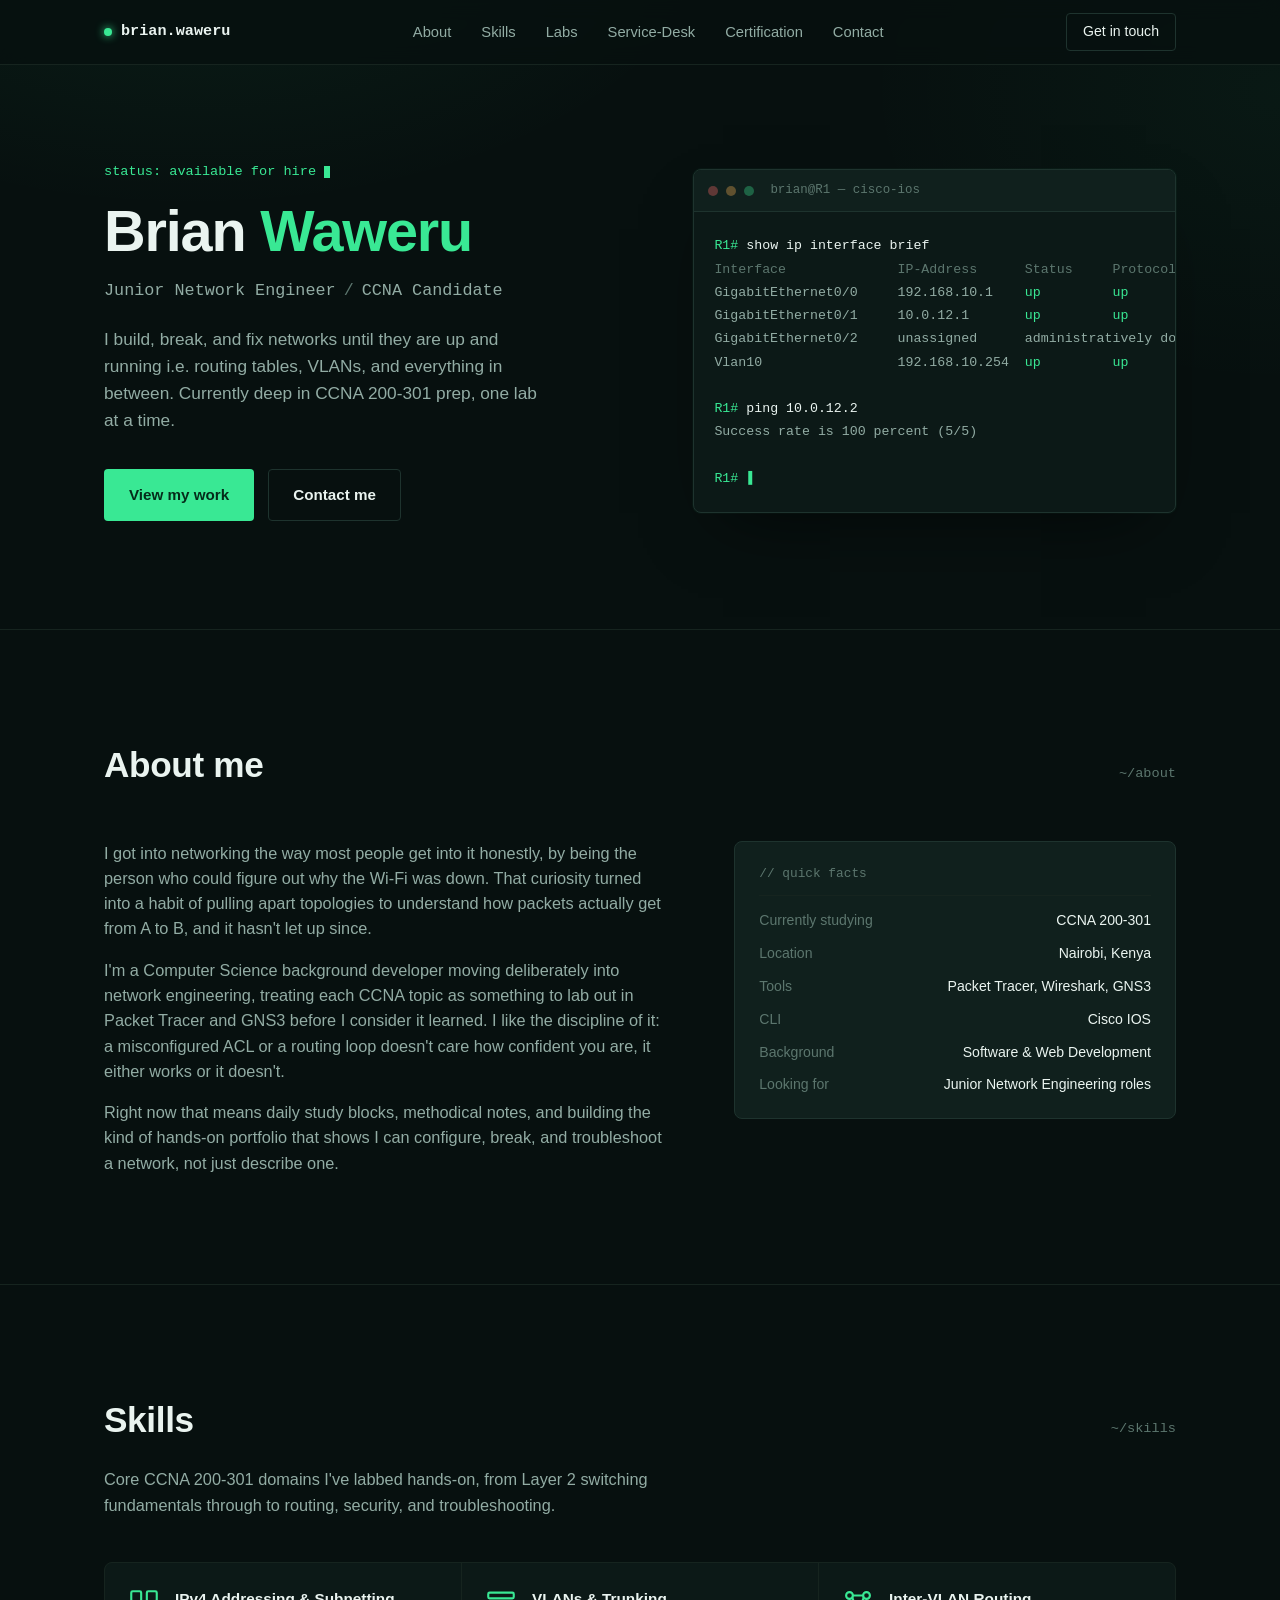
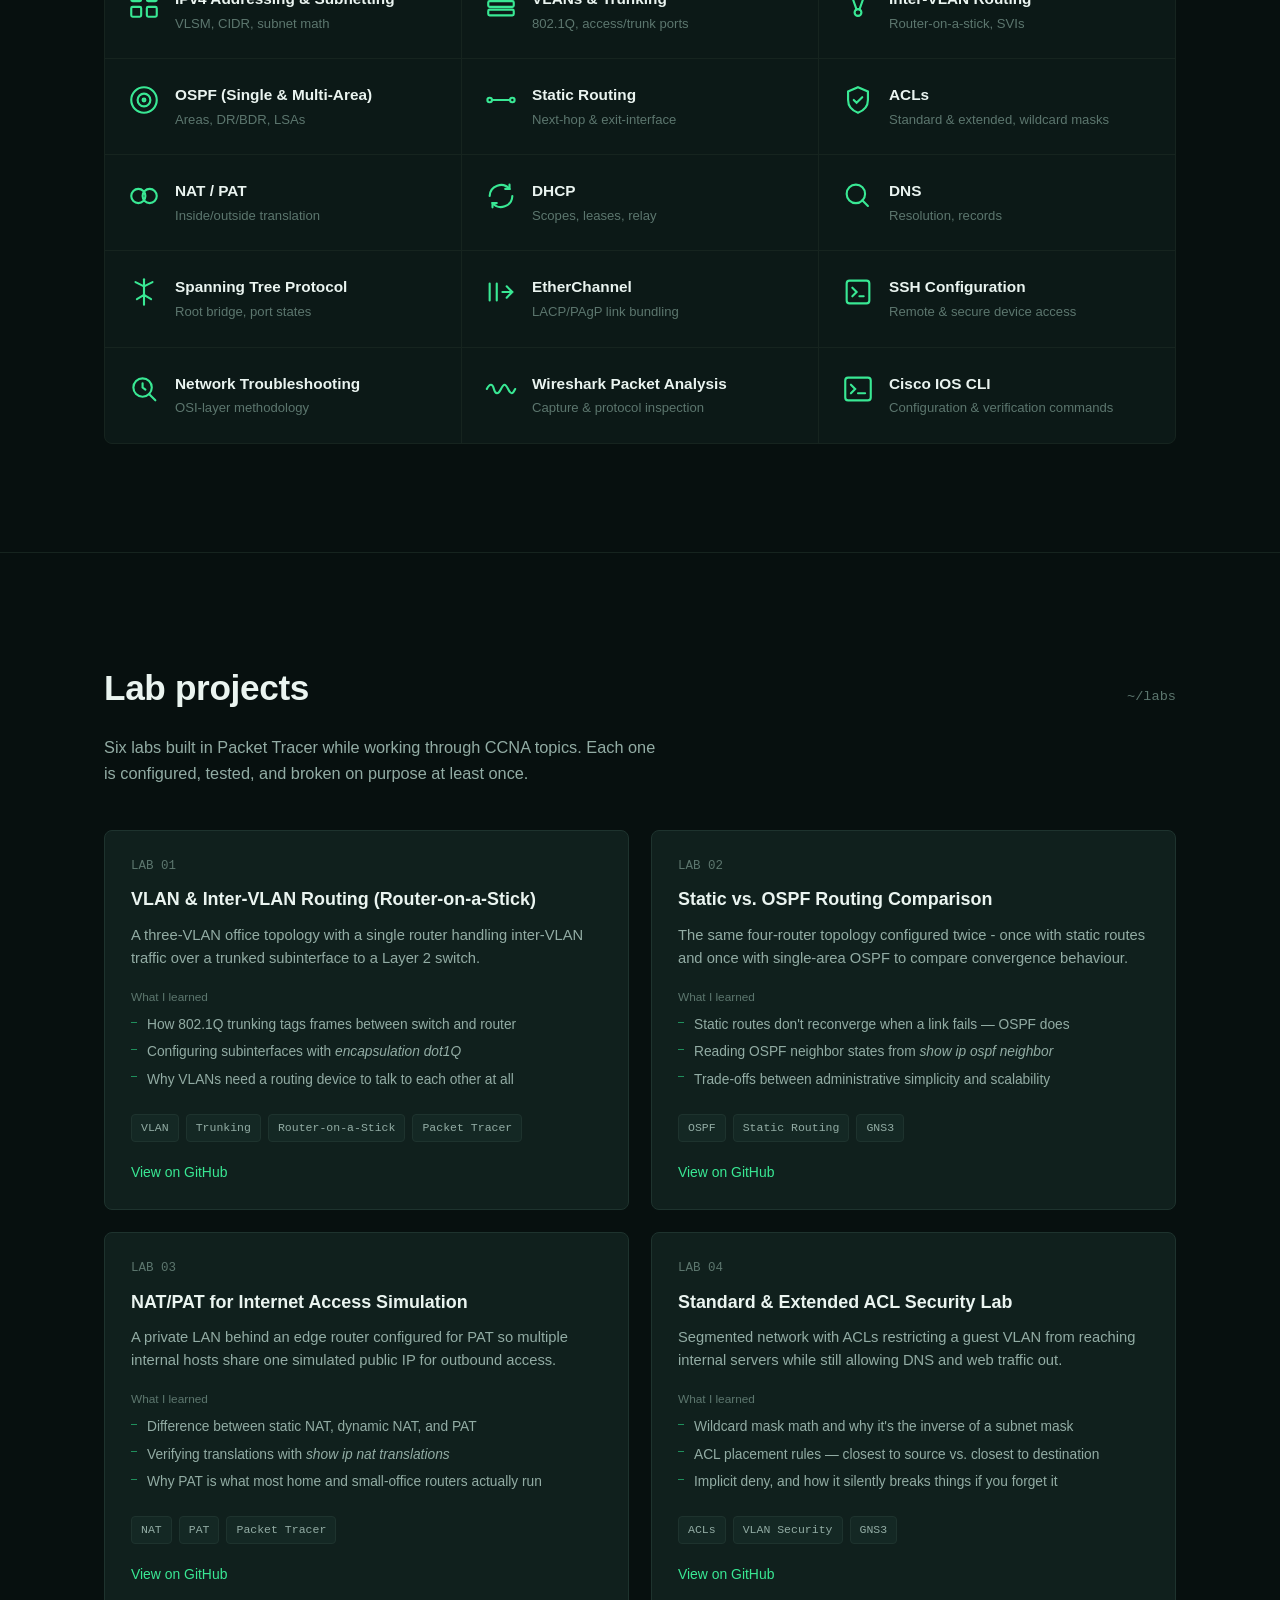
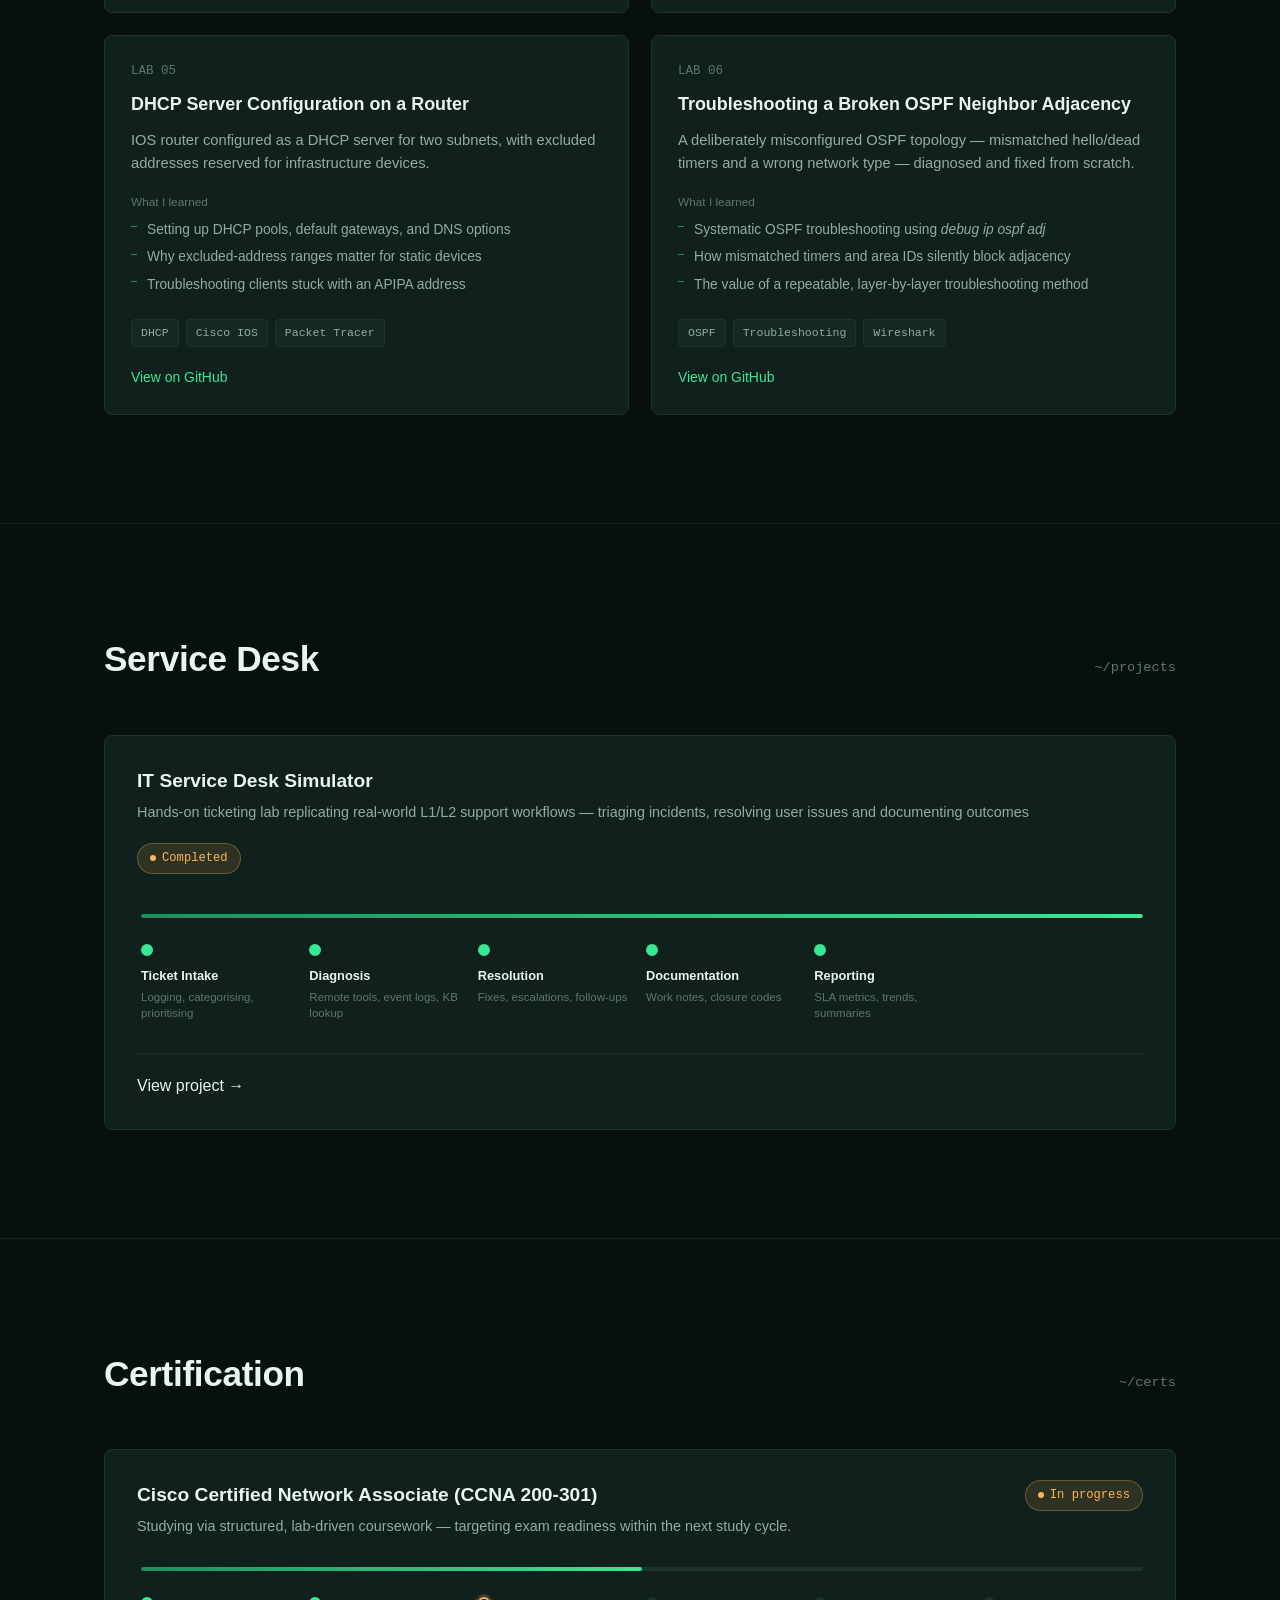
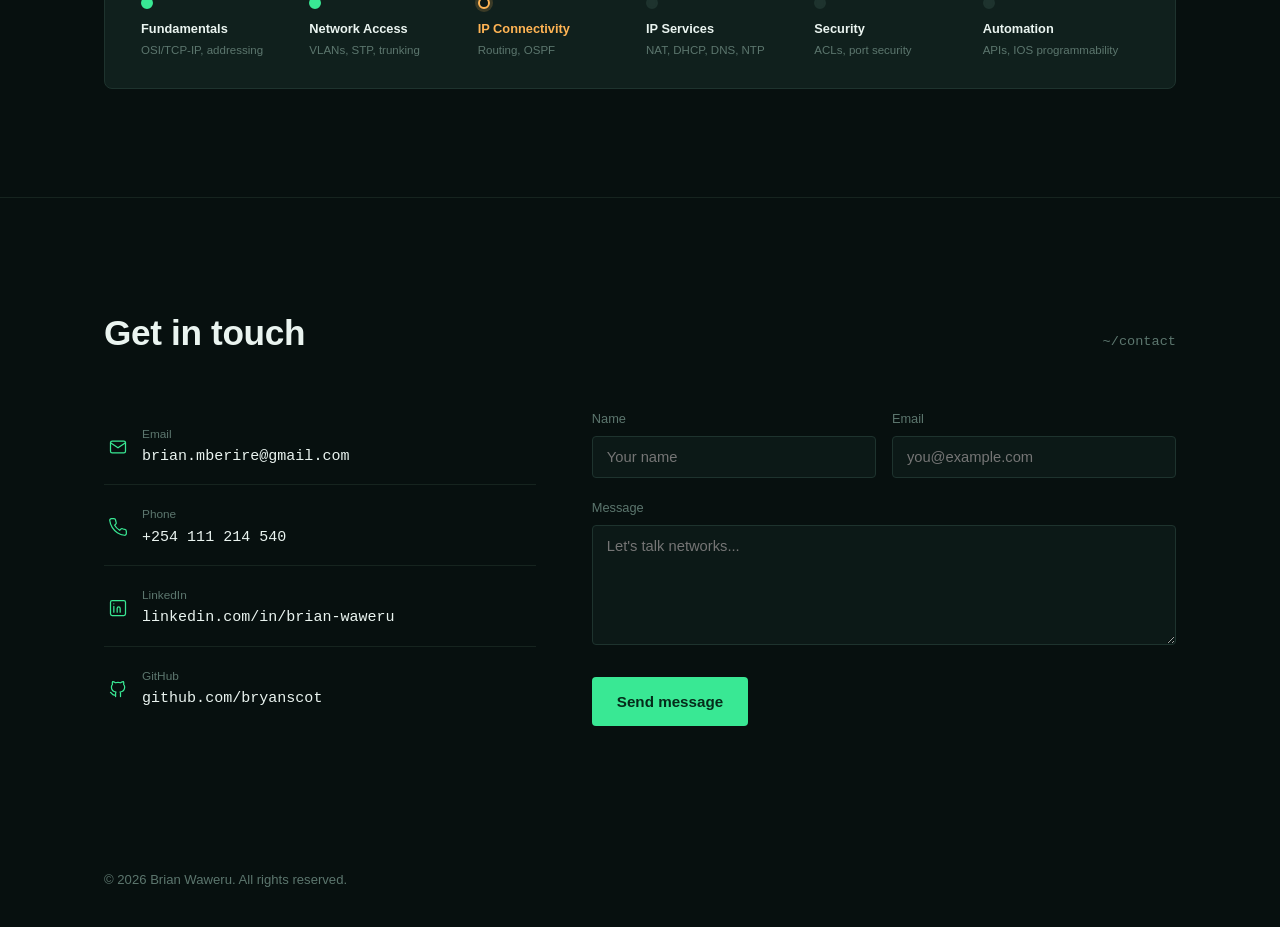
==== index.html @ 9aa28d26 "lab 1 github link added" ====
<!DOCTYPE html>
<html lang="en">
<head>
<meta charset="UTF-8">
<meta name="viewport" content="width=device-width, initial-scale=1.0">
<title>Brian Waweru — Junior Network Engineer</title>
<meta name="description" content="Portfolio of Brian Waweru, a Junior Network Engineer and CCNA candidate based in Nairobi, Kenya.">
<head>
<meta charset="UTF-8">
<meta name="viewport" content="width=device-width, initial-scale=1.0">
<title>Brian Waweru — Junior Network Engineer</title>
<meta name="description" content="Portfolio of Brian Waweru, a Junior Network Engineer and CCNA candidate based in Nairobi, Kenya.">

<!-- ===================== OPEN GRAPH / SOCIAL PREVIEW ===================== -->
<!-- Primary OG tags -->
<meta property="og:type" content="website">
<meta property="og:url" content="https://brian-networking-portfolio.vercel.app/">
<meta property="og:title" content="Brian Waweru — Junior Network Engineer">
<meta property="og:description" content="Portfolio of Brian Waweru, a Junior Network Engineer and CCNA candidate based in Nairobi, Kenya.">
<meta property="og:image" content="https://brian-networking-portfolio.vercel.app/preview.png">
<meta property="og:image:width" content="1200">
<meta property="og:image:height" content="630">
<meta property="og:image:alt" content="Brian Waweru — Junior Network Engineer portfolio">
<meta property="og:site_name" content="Brian Waweru">

<!-- Twitter / X card (also used by some chat apps) -->
<meta name="twitter:card" content="summary_large_image">
<meta name="twitter:title" content="Brian Waweru — Junior Network Engineer">
<meta name="twitter:description" content="Portfolio of Brian Waweru, a Junior Network Engineer and CCNA candidate based in Nairobi, Kenya.">
<meta name="twitter:image" content="https://brian-networking-portfolio.vercel.app/preview.png">

<!-- Theme colour for mobile browsers -->
<meta name="theme-color" content="#07100f">
<!-- ====================================================================== -->
<style>
/* ==========================================================================
   1. DESIGN TOKENS
   Change these values to re-skin the whole site. The palette is built
   around a dark "console" background with a single signal-green accent,
   the colour a terminal prompt or a link-up LED would use, plus a dim
   amber reserved for "in progress" states so the two never compete.
   ========================================================================== */
:root {
  /* Backgrounds, darkest to lightest */
  --bg:          #07100f;
  --bg-alt:      #0c1917;
  --surface:     #10201d;
  --surface-2:   #142824;
  --border:      #1e332e;
  --border-soft: #16241f;

  /* Text */
  --text:        #eaf4f0;
  --text-dim:    #92aca4;
  --text-faint:  #5c766e;

  /* Accents */
  --accent:      #39e894;   /* signal green — links, primary actions, "up" state */
  --accent-dim:  #1f8f5c;
  --amber:       #ffb454;   /* reserved for "in progress" / pending states only */
  --red:         #ff6b6b;   /* reserved for "down" / error states only */

  /* Type */
  --font-body: -apple-system, "Segoe UI", Roboto, Helvetica, Arial, sans-serif;
  --font-mono: ui-monospace, "SFMono-Regular", "Cascadia Mono", "JetBrains Mono", Menlo, Consolas, monospace;

  /* Layout */
  --content-w: 1120px;
  --radius-sm: 4px;
  --radius-md: 8px;
}

/* ==========================================================================
   2. RESET & BASE
   ========================================================================== */
* { box-sizing: border-box; margin: 0; padding: 0; }

html {
  scroll-behavior: smooth;
  scroll-padding-top: 0px; /* keeps anchored sections clear of the sticky nav */
}

body {
  background: var(--bg);
  color: var(--text);
  font-family: var(--font-body);
  line-height: 1.55;
  -webkit-font-smoothing: antialiased;
  background-image:
    radial-gradient(ellipse 900px 500px at 15% -10%, rgba(57,232,148,0.07), transparent 60%),
    radial-gradient(ellipse 700px 500px at 100% 10%, rgba(57,232,148,0.04), transparent 60%);
  background-attachment: fixed;
}

img, svg { display: block; max-width: 100%; }

a { color: inherit; text-decoration: none; }

ul { list-style: none; }

button, input, textarea { font-family: inherit; color: inherit; }

::selection { background: var(--accent); color: #05130f; }

/* Visible keyboard focus everywhere, not just for mouse users */
a:focus-visible, button:focus-visible, input:focus-visible, textarea:focus-visible {
  outline: 2px solid var(--accent);
  outline-offset: 3px;
  border-radius: var(--radius-sm);
}

@media (prefers-reduced-motion: reduce) {
  html { scroll-behavior: auto; }
  *, *::before, *::after { animation-duration: 0.001ms !important; transition-duration: 0.001ms !important; }
}

.wrap {
  max-width: var(--content-w);
  margin: 0 auto;
  padding: 0 24px;
}

section { padding: 108px 0; border-bottom: 1px solid var(--border-soft); }
section:last-of-type { border-bottom: none; }

.section-head {
  display: flex;
  align-items: baseline;
  justify-content: space-between;
  gap: 24px;
  margin-bottom: 48px;
  flex-wrap: wrap;
}

.section-head h2 {
  font-size: clamp(1.7rem, 3vw, 2.2rem);
  font-weight: 650;
  letter-spacing: -0.01em;
}

.section-head .path {
  font-family: var(--font-mono);
  font-size: 0.85rem;
  color: var(--text-faint);
}

.section-lede {
  color: var(--text-dim);
  max-width: 62ch;
  font-size: 1.02rem;
  margin-top: -28px;
  margin-bottom: 44px;
}

/* ==========================================================================
   3. NAVIGATION
   ========================================================================== */
.nav {
  position: sticky;
  top: 0;
  z-index: 100;
  background: rgba(7, 16, 15, 0.82);
  backdrop-filter: blur(10px);
  -webkit-backdrop-filter: blur(10px);
  border-bottom: 1px solid var(--border-soft);
}

.nav .wrap {
  display: flex;
  align-items: center;
  justify-content: space-between;
  height: 64px;
}

.nav-id {
  display: flex;
  align-items: center;
  gap: 9px;
  font-family: var(--font-mono);
  font-weight: 600;
  font-size: 0.95rem;
}

.nav-id .dot {
  width: 8px; height: 8px; border-radius: 50%;
  background: var(--accent);
  box-shadow: 0 0 8px var(--accent);
  flex-shrink: 0;
}

.nav-toggle {
  display: none;
  background: none;
  border: 1px solid var(--border);
  border-radius: var(--radius-sm);
  padding: 8px 10px;
  cursor: pointer;
  flex-direction: column;
  gap: 4px;
}
.nav-toggle span {
  display: block;
  width: 18px; height: 2px;
  background: var(--text);
  transition: transform 0.2s ease, opacity 0.2s ease;
}
.nav-toggle[aria-expanded="true"] span:nth-child(1) { transform: translateY(6px) rotate(45deg); }
.nav-toggle[aria-expanded="true"] span:nth-child(2) { opacity: 0; }
.nav-toggle[aria-expanded="true"] span:nth-child(3) { transform: translateY(-6px) rotate(-45deg); }

@media (max-width: 640px) {
  /* .nav-toggle { display: flex; }
  .nav-links {
    display: none;
    position: absolute;
    top: 64px; left: 0; right: 0;
    flex-direction: column;
    background: var(--bg-alt);
    border-bottom: 1px solid var(--border);
    padding: 16px 24px;
    gap: 16px;
  } */
  .nav-links.open { display: flex; }

  html {
  scroll-behavior: smooth;
  scroll-padding-top: 400px; /* keeps anchored sections clear of the sticky nav */
}
}

.nav-links {
  display: flex;
  gap: 30px;
  font-size: 0.92rem;
  color: var(--text-dim);
}

.nav-links a { position: relative; padding: 4px 0; transition: color 0.15s ease; }
.nav-links a:hover { color: var(--text); }
.nav-links a::after {
  content: "";
  position: absolute; left: 0; bottom: 0;
  width: 0; height: 1px;
  background: var(--accent);
  transition: width 0.2s ease;
}
.nav-links a:hover::after { width: 100%; }

.nav-cta {
  border: 1px solid var(--border);
  padding: 7px 16px;
  border-radius: var(--radius-sm);
  font-size: 0.88rem;
  color: var(--text);
  transition: border-color 0.15s ease, background 0.15s ease;
}
.nav-cta:hover { border-color: var(--accent); background: rgba(57,232,148,0.08); }


/* ==========================================================================
   4. HERO
   ========================================================================== */
.hero {
  padding: 96px 0 108px;
  border-bottom: 1px solid var(--border-soft);
}

.hero .wrap {
  display: grid;
  grid-template-columns: 1.05fr 0.95fr;
  gap: 56px;
  align-items: center;
}

.hero-eyebrow {
  font-family: var(--font-mono);
  font-size: 0.85rem;
  color: var(--accent);
  margin-bottom: 18px;
  display: flex;
  align-items: center;
  gap: 8px;
}

.hero-eyebrow .blink {
  width: 6px; height: 12px;
  background: var(--accent);
  animation: blink 1.1s step-end infinite;
}
@keyframes blink { 50% { opacity: 0; } }

.hero h1 {
  font-size: clamp(2.4rem, 5vw, 3.6rem);
  font-weight: 700;
  letter-spacing: -0.02em;
  line-height: 1.08;
  margin-bottom: 16px;
}

.hero h1 .accent { color: var(--accent); }

.hero .role {
  font-family: var(--font-mono);
  font-size: 1.05rem;
  color: var(--text-dim);
  margin-bottom: 22px;
}

.hero .role .sep { color: var(--text-faint); padding: 0 8px; }

.hero p.tagline {
  color: var(--text-dim);
  font-size: 1.08rem;
  max-width: 46ch;
  margin-bottom: 36px;
}

.hero-actions { display: flex; gap: 14px; flex-wrap: wrap; }

.btn {
  display: inline-flex;
  align-items: center;
  gap: 8px;
  padding: 13px 24px;
  border-radius: var(--radius-sm);
  font-size: 0.95rem;
  font-weight: 550;
  border: 1px solid transparent;
  cursor: pointer;
  transition: transform 0.15s ease, background 0.15s ease, border-color 0.15s ease;
}
.btn:hover { transform: translateY(-1px); }

.btn-primary {
  background: var(--accent);
  color: #052b1a;
}
.btn-primary:hover { background: #4ff3a4; }

.btn-secondary {
  background: transparent;
  border-color: var(--border);
  color: var(--text);
}
.btn-secondary:hover { border-color: var(--accent); background: rgba(57,232,148,0.06); }

/* --- Terminal window, the hero's centrepiece --- */
.terminal {
  background: var(--bg-alt);
  border: 1px solid var(--border);
  border-radius: var(--radius-md);
  overflow: hidden;
  box-shadow: 0 30px 70px -30px rgba(0,0,0,0.65), 0 0 0 1px rgba(57,232,148,0.04);
}

.terminal-bar {
  display: flex;
  align-items: center;
  gap: 8px;
  padding: 11px 14px;
  background: var(--surface);
  border-bottom: 1px solid var(--border);
}

.terminal-bar .tdot { width: 10px; height: 10px; border-radius: 50%; background: var(--border); }
.terminal-bar .tdot:nth-child(1) { background: #ff6b6b55; }
.terminal-bar .tdot:nth-child(2) { background: #ffb45455; }
.terminal-bar .tdot:nth-child(3) { background: #39e89455; }

.terminal-bar .ttitle {
  margin-left: 8px;
  font-family: var(--font-mono);
  font-size: 0.78rem;
  color: var(--text-faint);
}

.terminal pre {
  font-family: var(--font-mono);
  font-size: 0.83rem;
  line-height: 1.75;
  padding: 22px 20px;
  overflow-x: auto;
  color: var(--text-dim);
}

.terminal .prompt { color: var(--accent); }
.terminal .cmd { color: var(--text); }
.terminal .hdr { color: var(--text-faint); }
.terminal .up { color: var(--accent); }
.terminal .cur { color: var(--text); }
.terminal .cur::after {
  content: "▌";
  color: var(--accent);
  animation: blink 1.1s step-end infinite;
  margin-left: 2px;
}

/* ==========================================================================
   5. ABOUT
   ========================================================================== */
.about-grid {
  display: grid;
  grid-template-columns: 1.3fr 1fr;
  gap: 56px;
}

.about-copy p { color: var(--text-dim); font-size: 1.02rem; margin-bottom: 16px; max-width: 62ch; }
.about-copy p:last-child { margin-bottom: 0; }

.facts {
  background: var(--surface);
  border: 1px solid var(--border);
  border-radius: var(--radius-md);
  padding: 22px 24px;
  align-self: start;
}

.facts .facts-title {
  font-family: var(--font-mono);
  font-size: 0.8rem;
  color: var(--text-faint);
  margin-bottom: 14px;
  padding-bottom: 12px;
  border-bottom: 1px solid var(--border-soft);
}

.facts dl { display: grid; grid-template-columns: auto 1fr; gap: 11px 16px; }
.facts dt { color: var(--text-faint); font-size: 0.88rem; white-space: nowrap; }
.facts dd { color: var(--text); font-size: 0.88rem; text-align: right; }

/* ==========================================================================
   6. SKILLS
   ========================================================================== */
.skills-grid {
  display: grid;
  grid-template-columns: repeat(3, 1fr);
  gap: 1px;
  background: var(--border-soft);
  border: 1px solid var(--border-soft);
  border-radius: var(--radius-md);
  overflow: hidden;
}

.skill-card {
  background: var(--bg-alt);
  padding: 24px 22px;
  display: flex;
  gap: 14px;
  align-items: flex-start;
  transition: background 0.18s ease;
}

.skill-card:hover { background: var(--surface); }

.skill-icon {
  width: 34px; height: 34px;
  flex-shrink: 0;
  color: var(--accent);
}
.skill-icon svg { width: 100%; height: 100%; }

.skill-card h3 { font-size: 0.96rem; font-weight: 600; margin-bottom: 3px; }
.skill-card p { font-size: 0.82rem; color: var(--text-faint); }

/* ==========================================================================
   7. PROJECTS
   ========================================================================== */
.projects-grid {
  display: grid;
  grid-template-columns: repeat(2, 1fr);
  gap: 22px;
}

.project-card {
  background: var(--surface);
  border: 1px solid var(--border);
  border-radius: var(--radius-md);
  padding: 26px;
  display: flex;
  flex-direction: column;
  transition: border-color 0.18s ease, transform 0.18s ease;
}

.project-card:hover { border-color: var(--accent-dim); transform: translateY(-2px); }

.project-num {
  font-family: var(--font-mono);
  font-size: 0.78rem;
  color: var(--text-faint);
  margin-bottom: 10px;
}

.project-card h3 { font-size: 1.12rem; font-weight: 620; margin-bottom: 10px; }
.project-card > p.desc { color: var(--text-dim); font-size: 0.92rem; margin-bottom: 18px; }

.project-card .block-label {
  font-size: 0.74rem;
  color: var(--text-faint);
  margin-bottom: 8px;
}

.learned-list { margin-bottom: 18px; }
.learned-list li {
  font-size: 0.86rem;
  color: var(--text-dim);
  padding-left: 16px;
  position: relative;
  margin-bottom: 6px;
}
.learned-list li::before {
  content: "";
  position: absolute; left: 0; top: 0.55em;
  width: 6px; height: 1px;
  background: var(--accent-dim);
}

.tag-list { display: flex; flex-wrap: wrap; gap: 7px; margin-bottom: 20px; }
.tag {
  font-family: var(--font-mono);
  font-size: 0.72rem;
  padding: 4px 9px;
  border-radius: var(--radius-sm);
  background: var(--surface-2);
  color: var(--text-dim);
  border: 1px solid var(--border);
}

.project-card .proj-link {
  margin-top: auto;
  font-size: 0.87rem;
  color: var(--accent);
  display: inline-flex;
  align-items: center;
  gap: 6px;
  width: fit-content;
}
.project-card .proj-link:hover { text-decoration: underline; }

/* ==========================================================================
   8. CERTIFICATIONS / TIMELINE
   ========================================================================== */
.cert-card {
  background: var(--surface);
  border: 1px solid var(--border);
  border-radius: var(--radius-md);
  padding: 30px 32px;
}

.cert-top {
  display: flex;
  justify-content: space-between;
  align-items: flex-start;
  gap: 20px;
  margin-bottom: 30px;
  flex-wrap: wrap;
}

.cert-top h3 { font-size: 1.2rem; font-weight: 650; margin-bottom: 5px; }
.cert-top p { color: var(--text-dim); font-size: 0.9rem; }

.status-pill {
  font-family: var(--font-mono);
  font-size: 0.76rem;
  padding: 5px 12px;
  border-radius: 20px;
  background: rgba(255,180,84,0.12);
  color: var(--amber);
  border: 1px solid rgba(255,180,84,0.3);
  white-space: nowrap;
}
.status-pill .pdot {
  display: inline-block; width: 6px; height: 6px; border-radius: 50%;
  background: var(--amber); margin-right: 6px;
}

.timeline { position: relative; padding-left: 4px; }

.timeline-track {
  position: relative;
  height: 4px;
  background: var(--border);
  border-radius: 4px;
  margin: 10px 0 26px;
  overflow: hidden;
}
.timeline-fill {
  position: absolute; left: 0; top: 0; bottom: 0;
  background: linear-gradient(90deg, var(--accent-dim), var(--accent));
  border-radius: 4px;
}

.ccna-fill    { width: 50%; }   /* CCNA stays where you had it */
.project-fill { width: 100%; }  /* Service Desk = full */

.timeline-stages {
  display: grid;
  grid-template-columns: repeat(6, 1fr);
  gap: 8px;
}

.stage { text-align: left; }
.stage .stage-dot {
  width: 12px; height: 12px; border-radius: 50%;
  background: var(--border);
  border: 2px solid var(--border);
  margin-bottom: 10px;
}
.stage.done .stage-dot { background: var(--accent); border-color: var(--accent); }
.stage.current .stage-dot {
  background: var(--bg-alt);
  border-color: var(--amber);
  box-shadow: 0 0 0 3px rgba(255,180,84,0.18);
}

.stage h4 { font-size: 0.8rem; font-weight: 600; margin-bottom: 3px; }
.stage p { font-size: 0.72rem; color: var(--text-faint); line-height: 1.4; }
.stage.done h4 { color: var(--text); }
.stage.current h4 { color: var(--amber); }



/* ==========================================================================
   Hands-On Projects
   ========================================================================== */

.cert-actions {
  margin-top: 2rem;          /* was 1rem — doubles the space above */
  padding-top: 1.25rem;      /* was 1rem — slightly more room inside */
  border-top: 1px solid rgba(255,255,255,0.06);
}





/* ==========================================================================
   9. CONTACT
   ========================================================================== */
.contact-grid {
  display: grid;
  grid-template-columns: 0.85fr 1.15fr;
  gap: 56px;
}

.contact-list { display: flex; flex-direction: column; gap: 4px; }

.contact-item {
  display: flex;
  align-items: center;
  gap: 14px;
  padding: 16px 4px;
  border-bottom: 1px solid var(--border-soft);
  transition: padding-left 0.15s ease;
}
.contact-item:hover { padding-left: 8px; }
.contact-item:last-child { border-bottom: none; }

.contact-item .c-icon {
  width: 20px; height: 20px;
  color: var(--accent);
  flex-shrink: 0;
}
.contact-item .c-icon svg { width: 100%; height: 100%; }

.contact-item .c-label { font-size: 0.74rem; color: var(--text-faint); margin-bottom: 2px; }
.contact-item .c-value { font-size: 0.94rem; font-family: var(--font-mono); }

.form-grid { display: grid; gap: 16px; }
.form-row { display: grid; grid-template-columns: 1fr 1fr; gap: 16px; }

.field label {
  display: block;
  font-size: 0.8rem;
  color: var(--text-faint);
  margin-bottom: 7px;
}

.field input, .field textarea {
  width: 100%;
  background: var(--bg-alt);
  border: 1px solid var(--border);
  border-radius: var(--radius-sm);
  padding: 12px 14px;
  font-size: 0.92rem;
  color: var(--text);
  transition: border-color 0.15s ease, background 0.15s ease;
}

.field input:focus, .field textarea:focus {
  border-color: var(--accent);
  background: var(--surface);
  outline: none;
}

.field textarea { resize: vertical; min-height: 120px; }

.form-grid .btn-primary { justify-self: start; margin-top: 4px; }

/* ==========================================================================
   10. FOOTER
   ========================================================================== */
footer { padding: 36px 0; }
footer .wrap {
  display: flex;
  justify-content: space-between;
  align-items: center;
  flex-wrap: wrap;
  gap: 12px;
}
footer p { font-size: 0.82rem; color: var(--text-faint); }
footer .built-with { font-family: var(--font-mono); }

/* ==========================================================================
   11. RESPONSIVE
   ========================================================================== */
@media (max-width: 900px) {
  .hero .wrap { grid-template-columns: 1fr; gap: 40px; }
  .about-grid, .contact-grid { grid-template-columns: 1fr; }
  .skills-grid { grid-template-columns: repeat(2, 1fr); }
  .projects-grid { grid-template-columns: 1fr; }
  .timeline-stages { grid-template-columns: repeat(3, 1fr); row-gap: 20px; }
}

@media (max-width: 640px) {
  section { padding: 72px 0; }
  .nav-links { display: none; }
  .skills-grid { grid-template-columns: 1fr; }
  .form-row { grid-template-columns: 1fr; }
  .timeline-stages { grid-template-columns: repeat(2, 1fr); }
  .hero { padding: 64px 0 72px; }
  .cert-card { padding: 24px 20px; }



  /* --- Section padding / layout (your existing rules) --- */
  section { padding: 72px 0; }
  .skills-grid { grid-template-columns: 1fr; }
  .form-row { grid-template-columns: 1fr; }
  .timeline-stages { grid-template-columns: repeat(2, 1fr); }
  .hero { padding: 64px 0 72px; }
  .cert-card { padding: 24px 20px; }

  /* ============================================================
     MOBILE NAVIGATION
     ============================================================ */

  /* Two-row bar: brand + CTA + hamburger on top, links below */
  .nav .wrap {
    height: auto;
    flex-wrap: wrap;
    padding: 12px 20px;
    row-gap: 0;
  }

  /* Show hamburger */
  .nav-toggle {
    display: flex;
    margin-left: auto;      /* push to far right */
    align-self: center;
  }

  /* Compact CTA so it doesn't crowd the bar */
  .nav-cta {
    padding: 6px 14px;
    font-size: 0.82rem;
    margin-right: 10px;
  }

  /* Links become a full-width animated panel */
  .nav-links {
    display: flex;
    flex-direction: column;
    flex-basis: 100%;       /* force onto its own row */
    gap: 0;

    /* Collapsed state */
    max-height: 0;
    opacity: 0;
    overflow: hidden;
    padding: 0 4px;

    /* Animation */
    transition: max-height 0.28s ease, opacity 0.22s ease, padding 0.28s ease;
  }

  /* Open state */
  .nav-links.open {
    max-height: 400px;      /* tall enough for all 5 links */
    opacity: 1;
    padding: 10px 4px 16px;
    margin-top: 8px;
    border-top: 1px solid var(--border-soft);
  }

  /* Each link: bigger tap target + divider between items */
  .nav-links li {
    border-bottom: 1px solid var(--border-soft);
  }
  .nav-links li:last-child {
    border-bottom: none;
  }

  .nav-links a {
    display: flex;
    align-items: center;
    justify-content: space-between;
    padding: 14px 6px;
    font-size: 0.95rem;
    color: var(--text-dim);
    transition: color 0.15s ease, padding-left 0.15s ease;
  }

  /* Chevron arrow appended to each link */
  .nav-links a::before {
    content: "›";
    order: 2;
    font-family: var(--font-mono);
    font-size: 1.1rem;
    color: var(--text-faint);
    transition: color 0.15s ease, transform 0.15s ease;
  }

  /* Kill the desktop underline animation inside the mobile menu */
  .nav-links a::after { display: none; }

  /* Hover / focus state */
  .nav-links a:hover,
  .nav-links a:focus-visible {
    color: var(--text);
    padding-left: 12px;
  }
  .nav-links a:hover::before,
  .nav-links a:focus-visible::before {
    color: var(--accent);
    transform: translateX(3px);
  }
}

</style>
</head>
<body>

<!-- =========================================================
     NAVIGATION
     ========================================================= -->
<nav class="nav">
  <div class="wrap">
    <a href="#top" class="nav-id"><span class="dot"></span>brian.waweru</a>
    <ul class="nav-links">
      <li><a href="#about">About</a></li>
      <li><a href="#skills">Skills</a></li>
      <li><a href="#projects">Labs</a></li>
      <li><a href="#hands-on">Service-Desk</a></li>
      <li><a href="#certs">Certification</a></li>
      <li><a href="#contact">Contact</a></li>
    </ul>
    <a href="#contact" class="nav-cta">Get in touch</a>
    <button class="nav-toggle" aria-label="Toggle menu" aria-expanded="false">
      <span></span><span></span><span></span>
    </button>
  </div>
</nav>

<!-- =========================================================
     HERO
     ========================================================= -->
<header class="hero" id="top">
  <div class="wrap">
    <div class="hero-copy">
      <p class="hero-eyebrow">status: available for hire<span class="blink"></span></p>
      <h1>Brian <span class="accent">Waweru</span></h1>
      <p class="role">Junior Network Engineer<span class="sep">/</span>CCNA Candidate</p>
      <p class="tagline">I build, break, and fix networks until they are up and running i.e. routing tables, VLANs, and everything in between. Currently deep in CCNA 200-301 prep, one lab at a time.</p>
      <div class="hero-actions">
        <a href="#projects" class="btn btn-primary">View my work</a>
        <a href="#contact" class="btn btn-secondary">Contact me</a>
      </div>
    </div>

    <!-- Decorative CLI window — purely CSS/HTML, no screenshots -->
    <div class="terminal" role="img" aria-label="Terminal window showing a simulated Cisco IOS 'show ip interface brief' command output">
      <div class="terminal-bar">
        <span class="tdot"></span><span class="tdot"></span><span class="tdot"></span>
        <span class="ttitle">brian@R1 — cisco-ios</span>
      </div>
      <pre><span class="prompt">R1#</span> <span class="cmd">show ip interface brief</span>
<span class="hdr">Interface              IP-Address      Status     Protocol</span>
GigabitEthernet0/0     192.168.10.1    <span class="up">up</span>         <span class="up">up</span>
GigabitEthernet0/1     10.0.12.1       <span class="up">up</span>         <span class="up">up</span>
GigabitEthernet0/2     unassigned      administratively down   down
Vlan10                 192.168.10.254  <span class="up">up</span>         <span class="up">up</span>

<span class="prompt">R1#</span> <span class="cmd">ping 10.0.12.2</span>
Success rate is 100 percent (5/5)

<span class="prompt">R1#</span> <span class="cur"></span></pre>
    </div>
  </div>
</header>

<!-- =========================================================
     ABOUT
     ========================================================= -->
<section id="about">
  <div class="wrap">
    <div class="section-head">
      <h2>About me</h2>
      <span class="path">~/about</span>
    </div>

    <div class="about-grid">
      <div class="about-copy">
        <p>I got into networking the way most people get into it honestly, by being the person who could figure out why the Wi-Fi was down. That curiosity turned into a habit of pulling apart topologies to understand how packets actually get from A to B, and it hasn't let up since.</p>
        <p>I'm a Computer Science background developer moving deliberately into network engineering, treating each CCNA topic as something to lab out in Packet Tracer and GNS3 before I consider it learned. I like the discipline of it: a misconfigured ACL or a routing loop doesn't care how confident you are, it either works or it doesn't.</p>
        <p>Right now that means daily study blocks, methodical notes, and building the kind of hands-on portfolio that shows I can configure, break, and troubleshoot a network, not just describe one.</p>
      </div>

      <aside class="facts">
        <p class="facts-title">// quick facts</p>
        <dl>
          <dt>Currently studying</dt><dd>CCNA 200-301</dd>
          <dt>Location</dt><dd>Nairobi, Kenya</dd>
          <dt>Tools</dt><dd>Packet Tracer, Wireshark, GNS3</dd>
          <dt>CLI</dt><dd>Cisco IOS</dd>
          <dt>Background</dt><dd>Software &amp; Web Development</dd>
          <dt>Looking for</dt><dd>Junior Network Engineering roles</dd>
        </dl>
      </aside>
    </div>
  </div>
</section>

<!-- =========================================================
     SKILLS
     ========================================================= -->
<section id="skills">
  <div class="wrap">
    <div class="section-head">
      <h2>Skills</h2>
      <span class="path">~/skills</span>
    </div>
    <p class="section-lede">Core CCNA 200-301 domains I've labbed hands-on, from Layer 2 switching fundamentals through to routing, security, and troubleshooting.</p>

    <div class="skills-grid">

      <div class="skill-card">
        <span class="skill-icon"><svg viewBox="0 0 24 24" fill="none" stroke="currentColor" stroke-width="1.5" stroke-linecap="round"><rect x="3" y="3" width="7" height="7" rx="1"/><rect x="14" y="3" width="7" height="7" rx="1"/><rect x="3" y="14" width="7" height="7" rx="1"/><rect x="14" y="14" width="7" height="7" rx="1"/></svg></span>
        <div><h3>IPv4 Addressing &amp; Subnetting</h3><p>VLSM, CIDR, subnet math</p></div>
      </div>

      <div class="skill-card">
        <span class="skill-icon"><svg viewBox="0 0 24 24" fill="none" stroke="currentColor" stroke-width="1.5" stroke-linecap="round"><rect x="3" y="4" width="18" height="4" rx="1"/><rect x="3" y="10" width="18" height="4" rx="1"/><rect x="3" y="16" width="18" height="4" rx="1"/></svg></span>
        <div><h3>VLANs &amp; Trunking</h3><p>802.1Q, access/trunk ports</p></div>
      </div>

      <div class="skill-card">
        <span class="skill-icon"><svg viewBox="0 0 24 24" fill="none" stroke="currentColor" stroke-width="1.5" stroke-linecap="round"><circle cx="6" cy="6" r="2.4"/><circle cx="18" cy="6" r="2.4"/><circle cx="12" cy="18" r="2.4"/><path d="M8 7.4L11 16M16 7.4L13 16M8.4 6H15.6"/></svg></span>
        <div><h3>Inter-VLAN Routing</h3><p>Router-on-a-stick, SVIs</p></div>
      </div>

      <div class="skill-card">
        <span class="skill-icon"><svg viewBox="0 0 24 24" fill="none" stroke="currentColor" stroke-width="1.5" stroke-linecap="round"><circle cx="12" cy="12" r="9"/><circle cx="12" cy="12" r="4.5"/><circle cx="12" cy="12" r="1"/></svg></span>
        <div><h3>OSPF (Single &amp; Multi-Area)</h3><p>Areas, DR/BDR, LSAs</p></div>
      </div>

      <div class="skill-card">
        <span class="skill-icon"><svg viewBox="0 0 24 24" fill="none" stroke="currentColor" stroke-width="1.5" stroke-linecap="round"><circle cx="4" cy="12" r="1.6"/><circle cx="20" cy="12" r="1.6"/><path d="M5.6 12H18.4"/></svg></span>
        <div><h3>Static Routing</h3><p>Next-hop &amp; exit-interface</p></div>
      </div>

      <div class="skill-card">
        <span class="skill-icon"><svg viewBox="0 0 24 24" fill="none" stroke="currentColor" stroke-width="1.5" stroke-linecap="round"><path d="M12 3l7 3v6c0 4.5-3 7.5-7 9-4-1.5-7-4.5-7-9V6l7-3z"/><path d="M9 12l2 2 4-4"/></svg></span>
        <div><h3>ACLs</h3><p>Standard &amp; extended, wildcard masks</p></div>
      </div>

      <div class="skill-card">
        <span class="skill-icon"><svg viewBox="0 0 24 24" fill="none" stroke="currentColor" stroke-width="1.5" stroke-linecap="round"><circle cx="8" cy="12" r="5"/><circle cx="16" cy="12" r="5"/></svg></span>
        <div><h3>NAT / PAT</h3><p>Inside/outside translation</p></div>
      </div>

      <div class="skill-card">
        <span class="skill-icon"><svg viewBox="0 0 24 24" fill="none" stroke="currentColor" stroke-width="1.5" stroke-linecap="round"><path d="M4 12a8 8 0 0 1 14-5"/><path d="M18 4v3h-3"/><path d="M20 12a8 8 0 0 1-14 5"/><path d="M6 20v-3h3"/></svg></span>
        <div><h3>DHCP</h3><p>Scopes, leases, relay</p></div>
      </div>

      <div class="skill-card">
        <span class="skill-icon"><svg viewBox="0 0 24 24" fill="none" stroke="currentColor" stroke-width="1.5" stroke-linecap="round"><circle cx="10.5" cy="10.5" r="6.5"/><path d="M19 19l-4-4"/></svg></span>
        <div><h3>DNS</h3><p>Resolution, records</p></div>
      </div>

      <div class="skill-card">
        <span class="skill-icon"><svg viewBox="0 0 24 24" fill="none" stroke="currentColor" stroke-width="1.5" stroke-linecap="round"><path d="M12 3v18"/><path d="M12 8L6 5M12 8l6-3M12 14l-5 3M12 14l5 3"/></svg></span>
        <div><h3>Spanning Tree Protocol</h3><p>Root bridge, port states</p></div>
      </div>

      <div class="skill-card">
        <span class="skill-icon"><svg viewBox="0 0 24 24" fill="none" stroke="currentColor" stroke-width="1.5" stroke-linecap="round"><path d="M4 6v12M9 6v12M20 12H13M16 8l4 4-4 4"/></svg></span>
        <div><h3>EtherChannel</h3><p>LACP/PAgP link bundling</p></div>
      </div>

      <div class="skill-card">
        <span class="skill-icon"><svg viewBox="0 0 24 24" fill="none" stroke="currentColor" stroke-width="1.5" stroke-linecap="round"><rect x="4" y="4" width="16" height="16" rx="2"/><path d="M8 9l3 3-3 3M13 15h3"/></svg></span>
        <div><h3>SSH Configuration</h3><p>Remote &amp; secure device access</p></div>
      </div>

      <div class="skill-card">
        <span class="skill-icon"><svg viewBox="0 0 24 24" fill="none" stroke="currentColor" stroke-width="1.5" stroke-linecap="round"><circle cx="11" cy="11" r="6.5"/><path d="M20 20l-4.3-4.3"/><path d="M11 8v3l2 1.5"/></svg></span>
        <div><h3>Network Troubleshooting</h3><p>OSI-layer methodology</p></div>
      </div>

      <div class="skill-card">
        <span class="skill-icon"><svg viewBox="0 0 24 24" fill="none" stroke="currentColor" stroke-width="1.5" stroke-linecap="round"><path d="M2 12c2-4 4-4 5 0s3 4 5 0 3-4 5 0 3 4 5 0"/></svg></span>
        <div><h3>Wireshark Packet Analysis</h3><p>Capture &amp; protocol inspection</p></div>
      </div>

      <div class="skill-card">
        <span class="skill-icon"><svg viewBox="0 0 24 24" fill="none" stroke="currentColor" stroke-width="1.5" stroke-linecap="round"><rect x="3" y="4" width="18" height="16" rx="2"/><path d="M7 9l3 3-3 3M12 15h5"/></svg></span>
        <div><h3>Cisco IOS CLI</h3><p>Configuration &amp; verification commands</p></div>
      </div>

    </div>
  </div>
</section>

<!-- =========================================================
     PROJECTS / LAB WORK
     ========================================================= -->
<section id="projects">
  <div class="wrap">
    <div class="section-head">
      <h2>Lab projects</h2>
      <span class="path">~/labs</span>
    </div>
    <p class="section-lede">Six labs built in Packet Tracer while working through CCNA topics. Each one is configured, tested, and broken on purpose at least once.</p>

    <div class="projects-grid">

      <article class="project-card">
        <p class="project-num">LAB 01</p>
        <h3>VLAN &amp; Inter-VLAN Routing (Router-on-a-Stick)</h3>
        <p class="desc">A three-VLAN office topology with a single router handling inter-VLAN traffic over a trunked subinterface to a Layer 2 switch.</p>
        <p class="block-label">What I learned</p>
        <ul class="learned-list">
          <li>How 802.1Q trunking tags frames between switch and router</li>
          <li>Configuring subinterfaces with <em>encapsulation dot1Q</em></li>
          <li>Why VLANs need a routing device to talk to each other at all</li>
        </ul>
        <div class="tag-list"><span class="tag">VLAN</span><span class="tag">Trunking</span><span class="tag">Router-on-a-Stick</span><span class="tag">Packet Tracer</span></div>
        <a href="https://github.com/bryanscot/ccna-labs/tree/main/01-vlan-intervlan-router-on-a-stick" class="proj-link">View on GitHub</a>
      </article>

      <article class="project-card">
        <p class="project-num">LAB 02</p>
        <h3>Static vs. OSPF Routing Comparison</h3>
        <p class="desc">The same four-router topology configured twice - once with static routes and once with single-area OSPF to compare convergence behaviour.</p>
        <p class="block-label">What I learned</p>
        <ul class="learned-list">
          <li>Static routes don't reconverge when a link fails — OSPF does</li>
          <li>Reading OSPF neighbor states from <em>show ip ospf neighbor</em></li>
          <li>Trade-offs between administrative simplicity and scalability</li>
        </ul>
        <div class="tag-list"><span class="tag">OSPF</span><span class="tag">Static Routing</span><span class="tag">GNS3</span></div>
        <a href="#" class="proj-link">View on GitHub</a>
      </article>

      <article class="project-card">
        <p class="project-num">LAB 03</p>
        <h3>NAT/PAT for Internet Access Simulation</h3>
        <p class="desc">A private LAN behind an edge router configured for PAT so multiple internal hosts share one simulated public IP for outbound access.</p>
        <p class="block-label">What I learned</p>
        <ul class="learned-list">
          <li>Difference between static NAT, dynamic NAT, and PAT</li>
          <li>Verifying translations with <em>show ip nat translations</em></li>
          <li>Why PAT is what most home and small-office routers actually run</li>
        </ul>
        <div class="tag-list"><span class="tag">NAT</span><span class="tag">PAT</span><span class="tag">Packet Tracer</span></div>
        <a href="#" class="proj-link">View on GitHub</a>
      </article>

      <article class="project-card">
        <p class="project-num">LAB 04</p>
        <h3>Standard &amp; Extended ACL Security Lab</h3>
        <p class="desc">Segmented network with ACLs restricting a guest VLAN from reaching internal servers while still allowing DNS and web traffic out.</p>
        <p class="block-label">What I learned</p>
        <ul class="learned-list">
          <li>Wildcard mask math and why it's the inverse of a subnet mask</li>
          <li>ACL placement rules — closest to source vs. closest to destination</li>
          <li>Implicit deny, and how it silently breaks things if you forget it</li>
        </ul>
        <div class="tag-list"><span class="tag">ACLs</span><span class="tag">VLAN Security</span><span class="tag">GNS3</span></div>
        <a href="#" class="proj-link">View on GitHub</a>
      </article>

      <article class="project-card">
        <p class="project-num">LAB 05</p>
        <h3>DHCP Server Configuration on a Router</h3>
        <p class="desc">IOS router configured as a DHCP server for two subnets, with excluded addresses reserved for infrastructure devices.</p>
        <p class="block-label">What I learned</p>
        <ul class="learned-list">
          <li>Setting up DHCP pools, default gateways, and DNS options</li>
          <li>Why excluded-address ranges matter for static devices</li>
          <li>Troubleshooting clients stuck with an APIPA address</li>
        </ul>
        <div class="tag-list"><span class="tag">DHCP</span><span class="tag">Cisco IOS</span><span class="tag">Packet Tracer</span></div>
        <a href="#" class="proj-link">View on GitHub</a>
      </article>

      <article class="project-card">
        <p class="project-num">LAB 06</p>
        <h3>Troubleshooting a Broken OSPF Neighbor Adjacency</h3>
        <p class="desc">A deliberately misconfigured OSPF topology — mismatched hello/dead timers and a wrong network type — diagnosed and fixed from scratch.</p>
        <p class="block-label">What I learned</p>
        <ul class="learned-list">
          <li>Systematic OSPF troubleshooting using <em>debug ip ospf adj</em></li>
          <li>How mismatched timers and area IDs silently block adjacency</li>
          <li>The value of a repeatable, layer-by-layer troubleshooting method</li>
        </ul>
        <div class="tag-list"><span class="tag">OSPF</span><span class="tag">Troubleshooting</span><span class="tag">Wireshark</span></div>
        <a href="#" class="proj-link">View on GitHub</a>
      </article>

    </div>
  </div>
</section>

<!-- =========================================================
     service-desk
     ========================================================= -->
<section id="hands-on">
  <div class="wrap">
    <div class="section-head">
      <h2>Service Desk</h2>
      <span class="path">~/projects</span>
    </div>

    <div class="cert-card project-card">
      <div class="cert-top">
        <div>
          <h3>IT Service Desk Simulator</h3>
          <p>Hands-on ticketing lab replicating real-world L1/L2 support workflows — triaging incidents, resolving user issues and documenting outcomes</p>
        </div>
        <span class="status-pill status-done"><span class="pdot"></span>Completed</span>
      </div>

      <div class="timeline">
        <div class="timeline-track"><div class="timeline-fill project-fill"></div></div>
        <div class="timeline-stages">
          <div class="stage done">
            <div class="stage-dot"></div>
            <h4>Ticket Intake</h4>
            <p>Logging, categorising, prioritising</p>
          </div>
          <div class="stage done">
            <div class="stage-dot"></div>
            <h4>Diagnosis</h4>
            <p>Remote tools, event logs, KB lookup</p>
          </div>
          <div class="stage done">
            <div class="stage-dot"></div>
            <h4>Resolution</h4>
            <p>Fixes, escalations, follow-ups</p>
          </div>
          <div class="stage done">
            <div class="stage-dot"></div>
            <h4>Documentation</h4>
            <p>Work notes, closure codes</p>
          </div>
          <div class="stage done">
            <div class="stage-dot"></div>
            <h4>Reporting</h4>
            <p>SLA metrics, trends, summaries</p>
          </div>
        </div>
      </div>

      <div class="cert-actions">
        <a href="#" class="btn-link" target="_blank" rel="noopener noreferrer">View project →</a>
      </div>
    </div>

  </div>
</section>

<!-- =========================================================
     CERTIFICATIONS / STUDY PROGRESS
     ========================================================= -->
<section id="certs">
  <div class="wrap">
    <div class="section-head">
      <h2>Certification</h2>
      <span class="path">~/certs</span>
    </div>

    <!-- CCNA 200-301 study progress timeline -->
      <div class="cert-card">
      <div class="cert-top">
        <div>
          <h3>Cisco Certified Network Associate (CCNA 200-301)</h3>
          <p>Studying via structured, lab-driven coursework — targeting exam readiness within the next study cycle.</p>
        </div>
        <span class="status-pill"><span class="pdot"></span>In progress</span>
      </div>

      <div class="timeline">
        <div class="timeline-track"><div class="timeline-fill ccna-fill"></div></div>
        <div class="timeline-stages">
          <div class="stage done">
            <div class="stage-dot"></div>
            <h4>Fundamentals</h4>
            <p>OSI/TCP-IP, addressing</p>
          </div>
          <div class="stage done">
            <div class="stage-dot"></div>
            <h4>Network Access</h4>
            <p>VLANs, STP, trunking</p>
          </div>
          <div class="stage current">
            <div class="stage-dot"></div>
            <h4>IP Connectivity</h4>
            <p>Routing, OSPF</p>
          </div>
          <div class="stage">
            <div class="stage-dot"></div>
            <h4>IP Services</h4>
            <p>NAT, DHCP, DNS, NTP</p>
          </div>
          <div class="stage">
            <div class="stage-dot"></div>
            <h4>Security</h4>
            <p>ACLs, port security</p>
          </div>
          <div class="stage">
            <div class="stage-dot"></div>
            <h4>Automation</h4>
            <p>APIs, IOS programmability</p>
          </div>
        </div>
      </div>
    </div>
</div>
</section>



<!-- =========================================================
     CONTACT
     ========================================================= -->
<section id="contact">
  <div class="wrap">
    <div class="section-head">
      <h2>Get in touch</h2>
      <span class="path">~/contact</span>
    </div>

    <div class="contact-grid">
      <div class="contact-list">
        <div class="contact-item">
          <span class="c-icon"><svg viewBox="0 0 24 24" fill="none" stroke="currentColor" stroke-width="1.5" stroke-linecap="round" stroke-linejoin="round"><rect x="3" y="5" width="18" height="14" rx="2"/><path d="M3 7l9 6 9-6"/></svg></span>
          <div>
            <p class="c-label">Email</p>
            <p class="c-value"><a href="mailto:brian.mberire@gmail.com">brian.mberire@gmail.com</a></p>
          </div>
        </div>
        <div class="contact-item">
          <span class="c-icon"><svg viewBox="0 0 24 24" fill="none" stroke="currentColor" stroke-width="1.5" stroke-linecap="round" stroke-linejoin="round"><path d="M22 16.9v3a2 2 0 0 1-2.2 2 19.8 19.8 0 0 1-8.6-3.1 19.5 19.5 0 0 1-6-6A19.8 19.8 0 0 1 2.1 4.2 2 2 0 0 1 4.1 2h3a2 2 0 0 1 2 1.7c.1 1 .4 1.9.7 2.8a2 2 0 0 1-.5 2.1L8 9.9a16 16 0 0 0 6 6l1.3-1.3a2 2 0 0 1 2.1-.5c.9.3 1.8.6 2.8.7a2 2 0 0 1 1.7 2z"/></svg></span>
          <div>
            <p class="c-label">Phone</p>
            <p class="c-value"><a href="tel:+254111214540">+254 111 214 540</a></p>
          </div>
        </div>
        <div class="contact-item">
          <span class="c-icon"><svg viewBox="0 0 24 24" fill="none" stroke="currentColor" stroke-width="1.5" stroke-linecap="round" stroke-linejoin="round"><rect x="3" y="3" width="18" height="18" rx="2"/><path d="M7 10v7M7 7v.01M11 17v-4.5a1.8 1.8 0 0 1 3.6 0V17M14.6 17v-4.5"/></svg></span>
          <div>
            <p class="c-label">LinkedIn</p>
            <p class="c-value"><a href="https://www.linkedin.com/in/brian-waweru-a08141264" target="_blank" rel="noopener noreferrer">linkedin.com/in/brian-waweru</a></p>
          </div>
        </div>
        <div class="contact-item">
          <span class="c-icon"><svg viewBox="0 0 24 24" fill="none" stroke="currentColor" stroke-width="1.5" stroke-linecap="round" stroke-linejoin="round"><path d="M9 19c-4.3 1.4-4.3-2.5-6-3m12 5v-3.4c0-1 .1-1.4-.5-2 2.8-.3 5.5-1.4 5.5-6a4.6 4.6 0 0 0-1.3-3.2 4.2 4.2 0 0 0-.1-3.2s-1.1-.3-3.5 1.3a12.3 12.3 0 0 0-6.2 0C6.6 2.9 5.5 3.2 5.5 3.2a4.2 4.2 0 0 0-.1 3.2A4.6 4.6 0 0 0 4.1 9.6c0 4.6 2.7 5.7 5.5 6-.6.6-.6 1.2-.5 2V21"/></svg></span>
          <div>
            <p class="c-label">GitHub</p>
            <p class="c-value"><a href="https://github.com/bryanscot" target="_blank" rel="noopener noreferrer">github.com/bryanscot</a></p>
          </div>
        </div>
      </div>

      <form class="form-grid" action="https://api.web3forms.com/submit" method="POST">
        <!-- Replace YOUR-ACCESS-KEY-HERE with the key from Step 1 -->
        <input type="hidden" name="access_key" value="89e4f423-5d29-4651-996e-344392ddf9c1">
        
        <!-- Optional: Customize the email you receive -->
        <input type="hidden" name="subject" value="New Portfolio Message from Brian's Website">
        <input type="hidden" name="from_name" value="Brian's Portfolio">
        
        <!-- This is a spam honeypot - bots fill it out, humans don't see it -->
        <input type="checkbox" name="botcheck" class="hidden" style="display: none;">

        <div class="form-row">
          <div class="field">
            <label for="name">Name</label>
            <input type="text" id="name" name="name" placeholder="Your name" required>
          </div>
          <div class="field">
            <label for="email">Email</label>
            <input type="email" id="email" name="email" placeholder="you@example.com" required>
          </div>
        </div>
        <div class="field">
          <label for="message">Message</label>
          <textarea id="message" name="message" placeholder="Let's talk networks..." required></textarea>
        </div>
        <button type="submit" class="btn btn-primary">Send message</button>
      </form>
    </div>
  </div>
</section>

<!-- =========================================================
     FOOTER
     ========================================================= -->
<footer>
<div class="wrap">
  <p>&copy; <span id="year">2026</span> Brian Waweru. All rights reserved.</p>
</div>
</footer>



<script>
  document.getElementById('year').textContent = new Date().getFullYear();
</script>

<script>
  const toggle = document.querySelector('.nav-toggle');
  const links  = document.querySelector('.nav-links');
  const nav    = document.querySelector('.nav');

  function closeMenu() {
    links.classList.remove('open');
    toggle.setAttribute('aria-expanded', 'false');
  }

  // Toggle on hamburger tap
  toggle.addEventListener('click', (e) => {
    e.stopPropagation();  // prevent the document listener from firing immediately
    const open = links.classList.toggle('open');
    toggle.setAttribute('aria-expanded', open);
  });

  // Close when a link is tapped
  links.querySelectorAll('a').forEach(a =>
    a.addEventListener('click', closeMenu)
  );

  // Close when tapping anywhere outside the nav
  document.addEventListener('click', (e) => {
    if (!links.classList.contains('open')) return;
    if (!nav.contains(e.target)) closeMenu();
  });

  // Close on Escape key (keyboard accessibility)
  document.addEventListener('keydown', (e) => {
    if (e.key === 'Escape') closeMenu();
  });
</script>

</body>
</html>
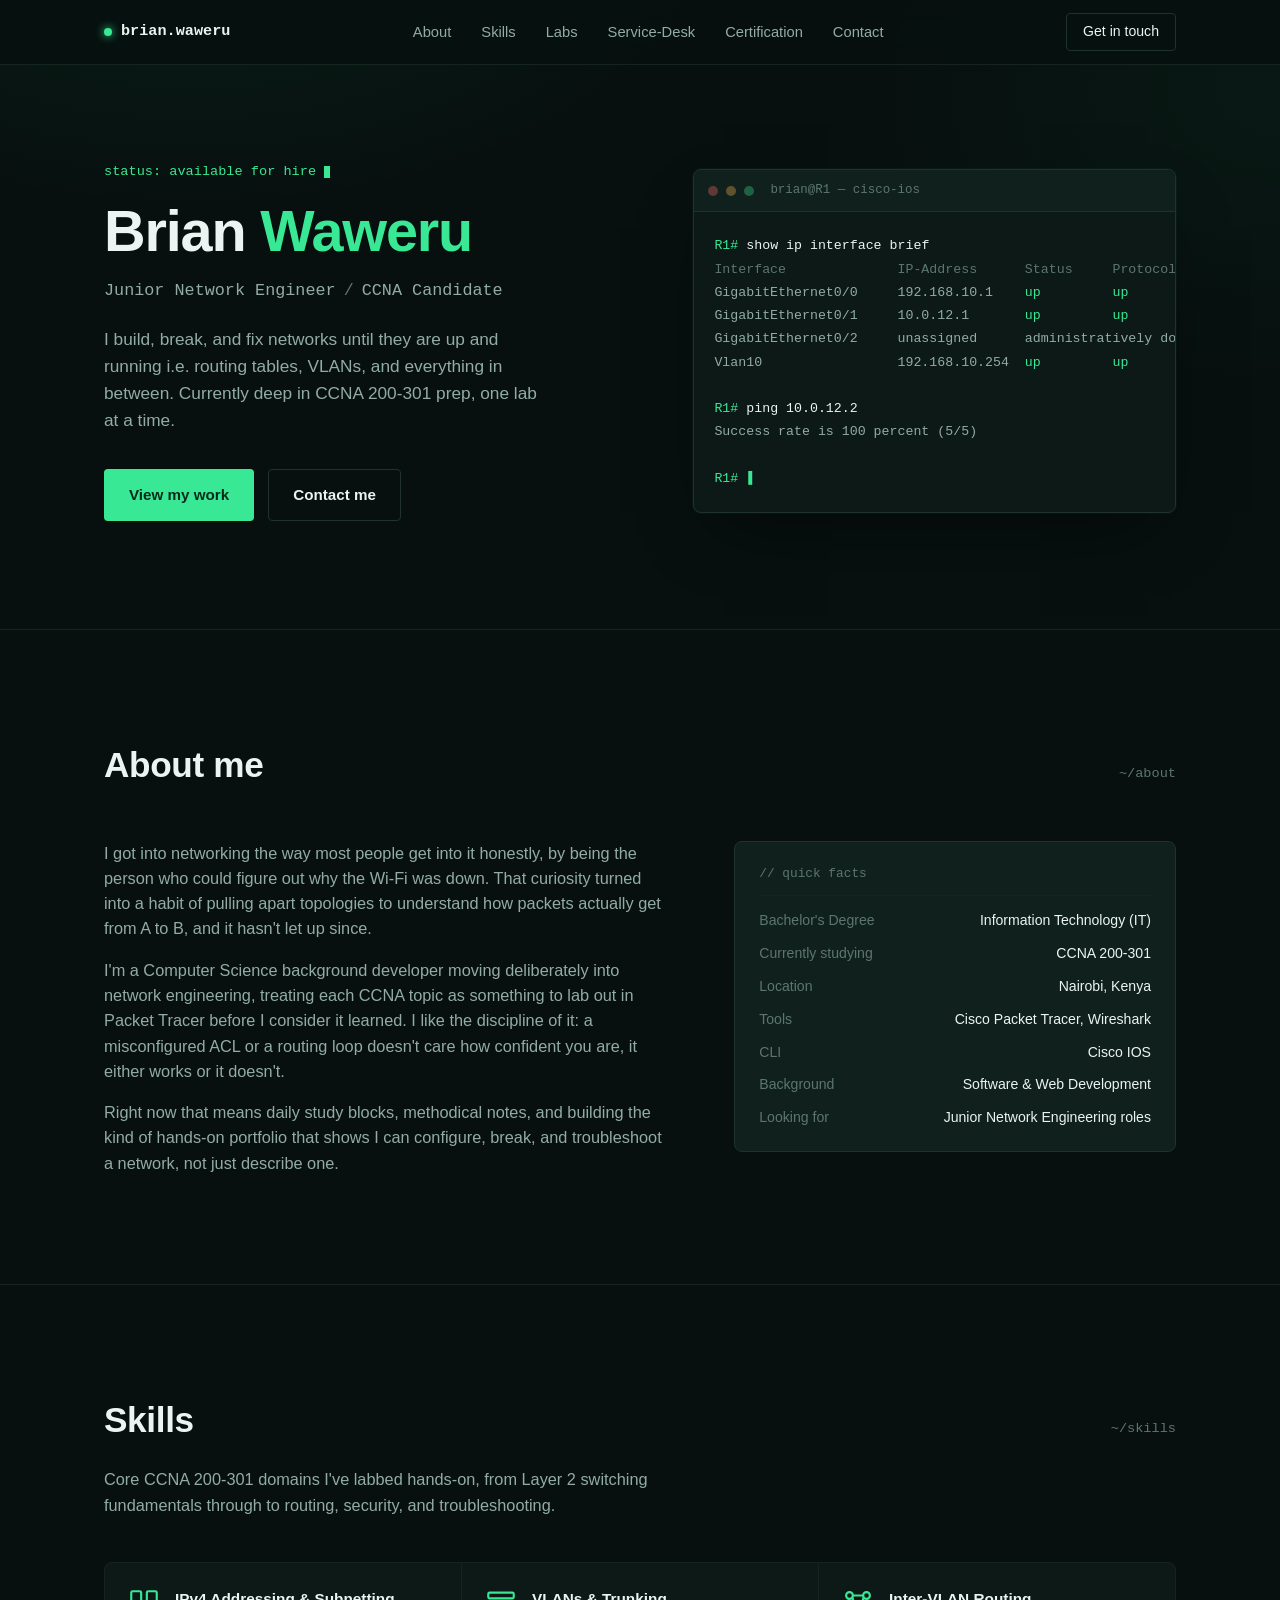
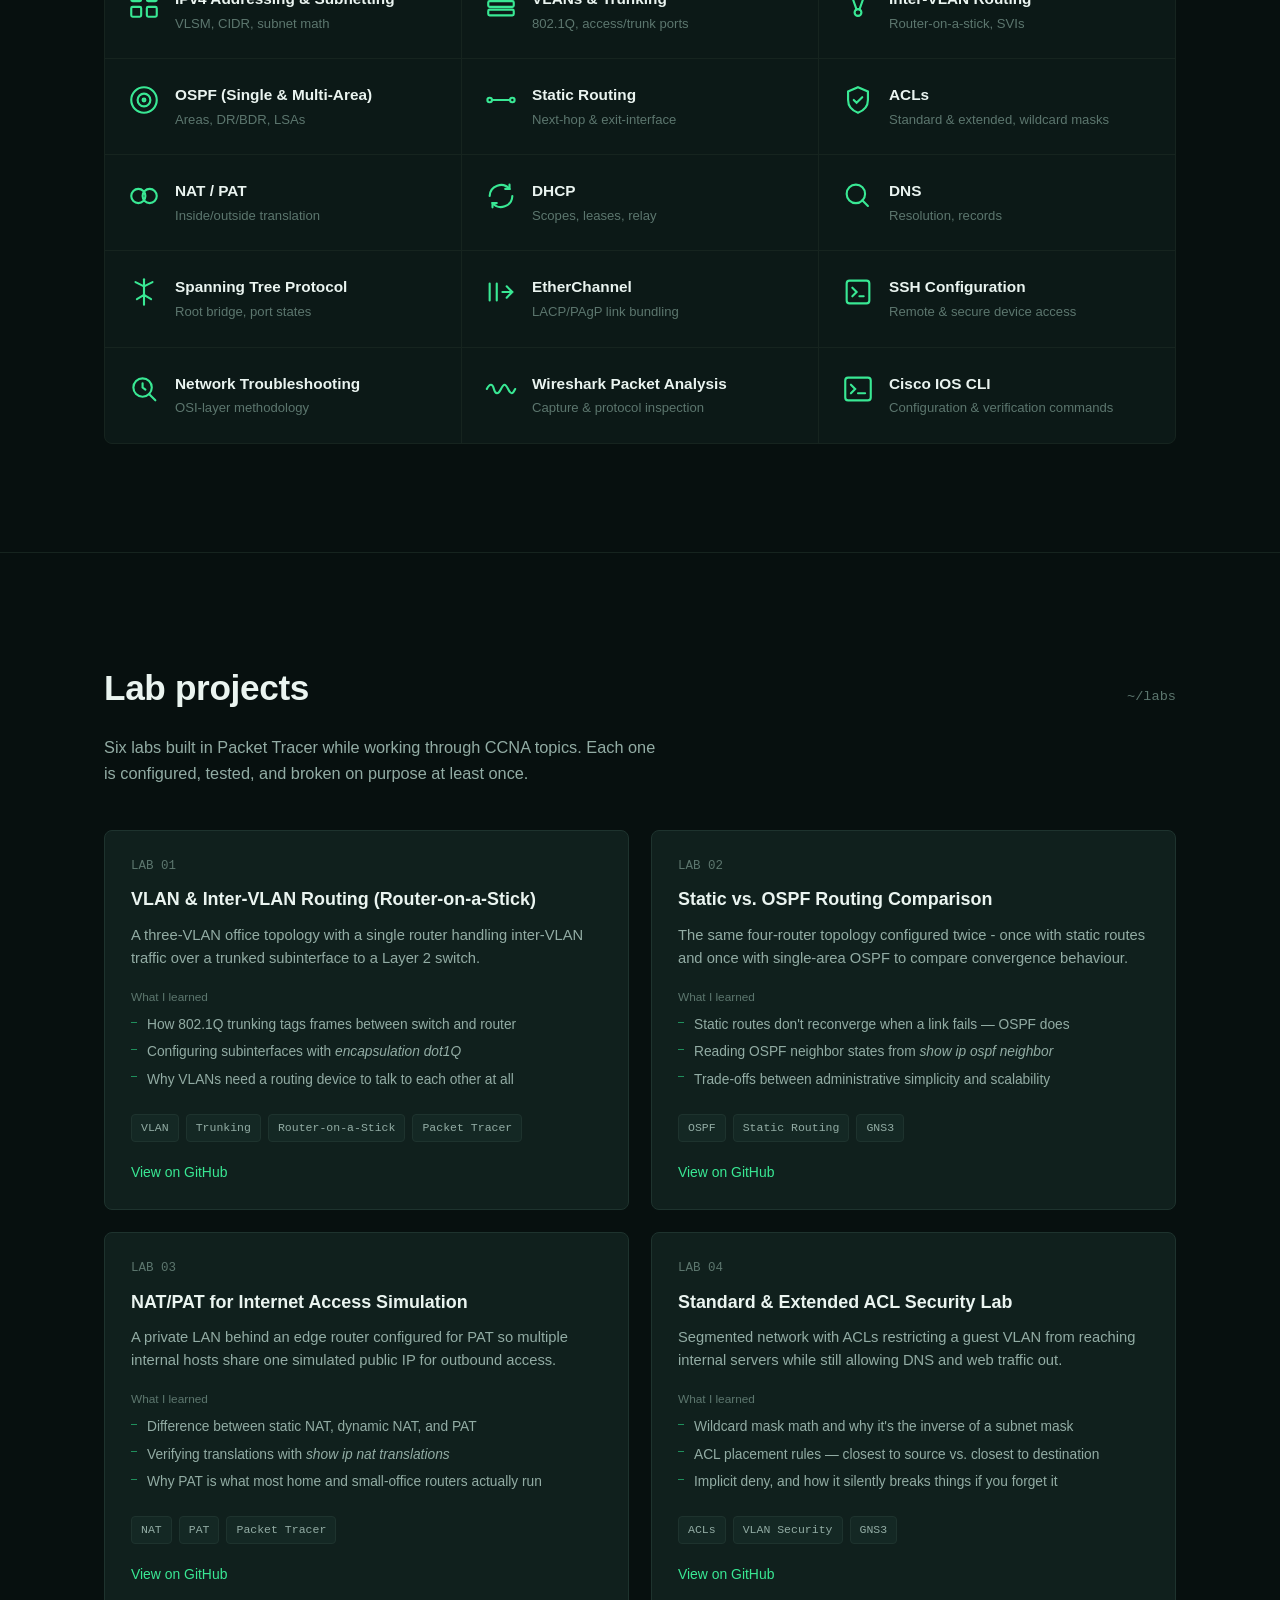
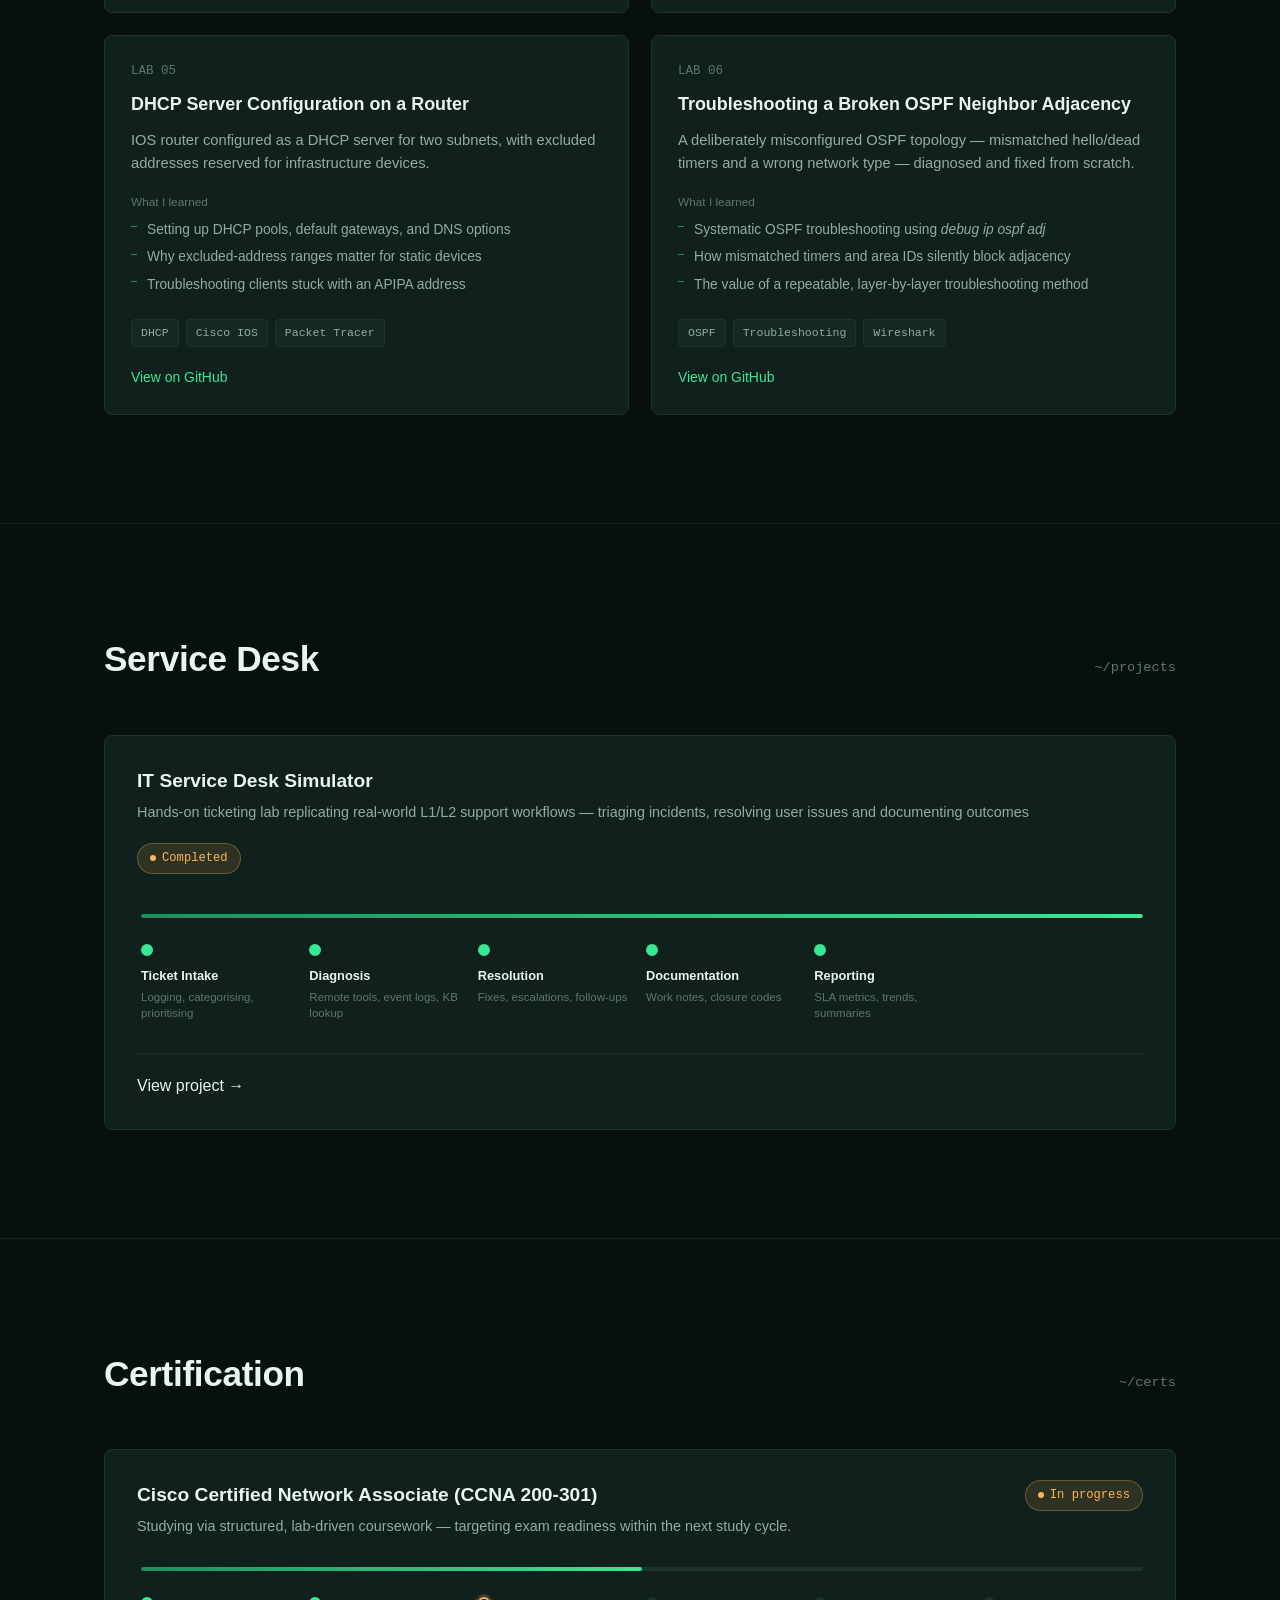
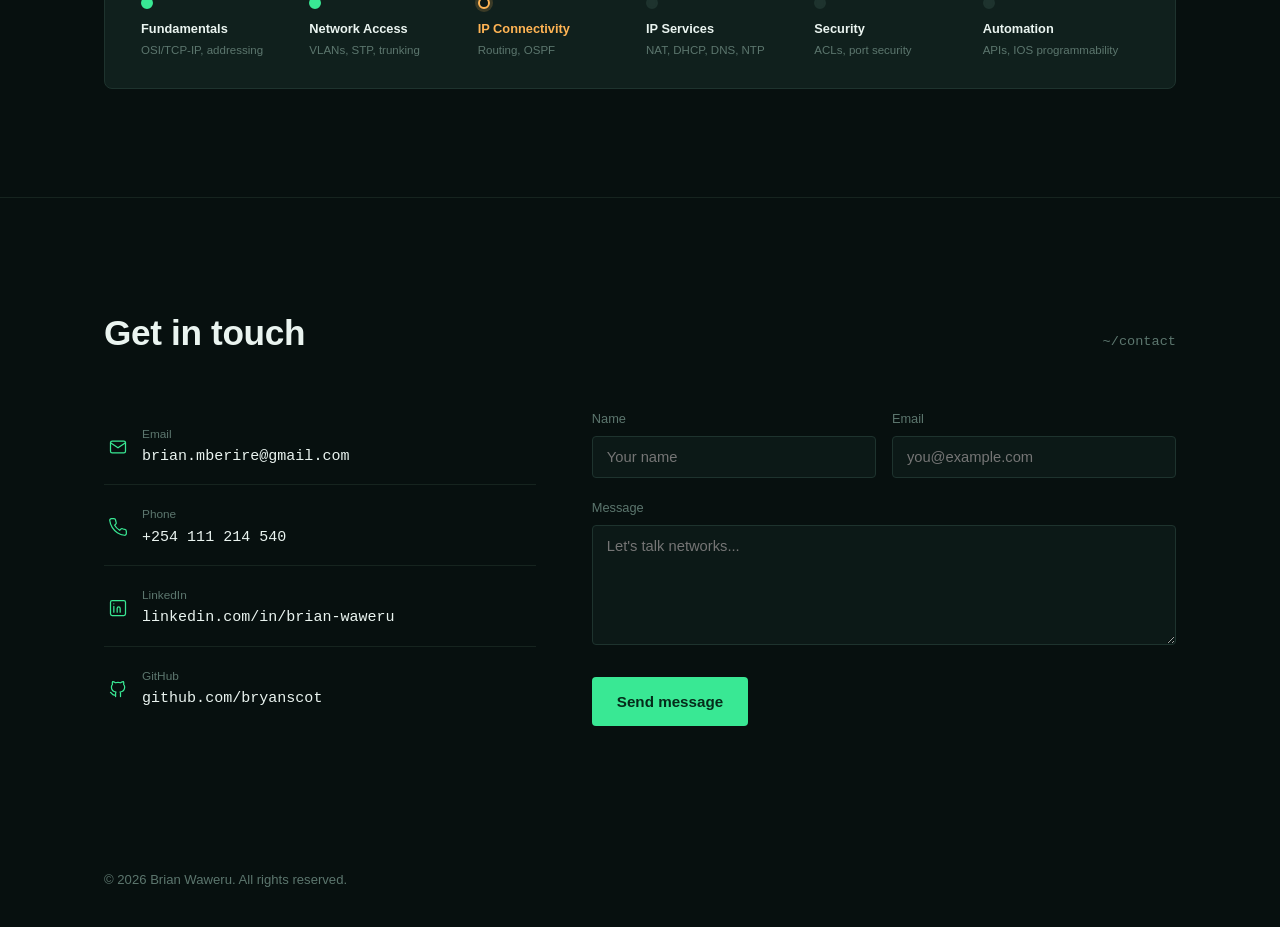
==== commit 475efac9: "change on facts title" ====
--- a/index.html
+++ b/index.html
@@ -911,16 +911,17 @@
     <div class="about-grid">
       <div class="about-copy">
         <p>I got into networking the way most people get into it honestly, by being the person who could figure out why the Wi-Fi was down. That curiosity turned into a habit of pulling apart topologies to understand how packets actually get from A to B, and it hasn't let up since.</p>
-        <p>I'm a Computer Science background developer moving deliberately into network engineering, treating each CCNA topic as something to lab out in Packet Tracer and GNS3 before I consider it learned. I like the discipline of it: a misconfigured ACL or a routing loop doesn't care how confident you are, it either works or it doesn't.</p>
+        <p>I'm a Computer Science background developer moving deliberately into network engineering, treating each CCNA topic as something to lab out in Packet Tracer before I consider it learned. I like the discipline of it: a misconfigured ACL or a routing loop doesn't care how confident you are, it either works or it doesn't.</p>
         <p>Right now that means daily study blocks, methodical notes, and building the kind of hands-on portfolio that shows I can configure, break, and troubleshoot a network, not just describe one.</p>
       </div>
 
       <aside class="facts">
         <p class="facts-title">// quick facts</p>
         <dl>
+          <dt>Bachelor's Degree</dt><dd>Information Technology (IT)</dd>
           <dt>Currently studying</dt><dd>CCNA 200-301</dd>
           <dt>Location</dt><dd>Nairobi, Kenya</dd>
-          <dt>Tools</dt><dd>Packet Tracer, Wireshark, GNS3</dd>
+          <dt>Tools</dt><dd>Cisco Packet Tracer, Wireshark</dd>
           <dt>CLI</dt><dd>Cisco IOS</dd>
           <dt>Background</dt><dd>Software &amp; Web Development</dd>
           <dt>Looking for</dt><dd>Junior Network Engineering roles</dd>
@@ -1046,7 +1047,7 @@
           <li>Why VLANs need a routing device to talk to each other at all</li>
         </ul>
         <div class="tag-list"><span class="tag">VLAN</span><span class="tag">Trunking</span><span class="tag">Router-on-a-Stick</span><span class="tag">Packet Tracer</span></div>
-        <a href="https://github.com/bryanscot/ccna-labs/tree/main/01-vlan-intervlan-router-on-a-stick" class="proj-link">View on GitHub</a>
+        <a href="https://github.com/bryanscot/ccna-labs/tree/main/01-vlan-intervlan-router-on-a-stick" target="_blank" class="proj-link">View on GitHub</a>
       </article>
 
       <article class="project-card">
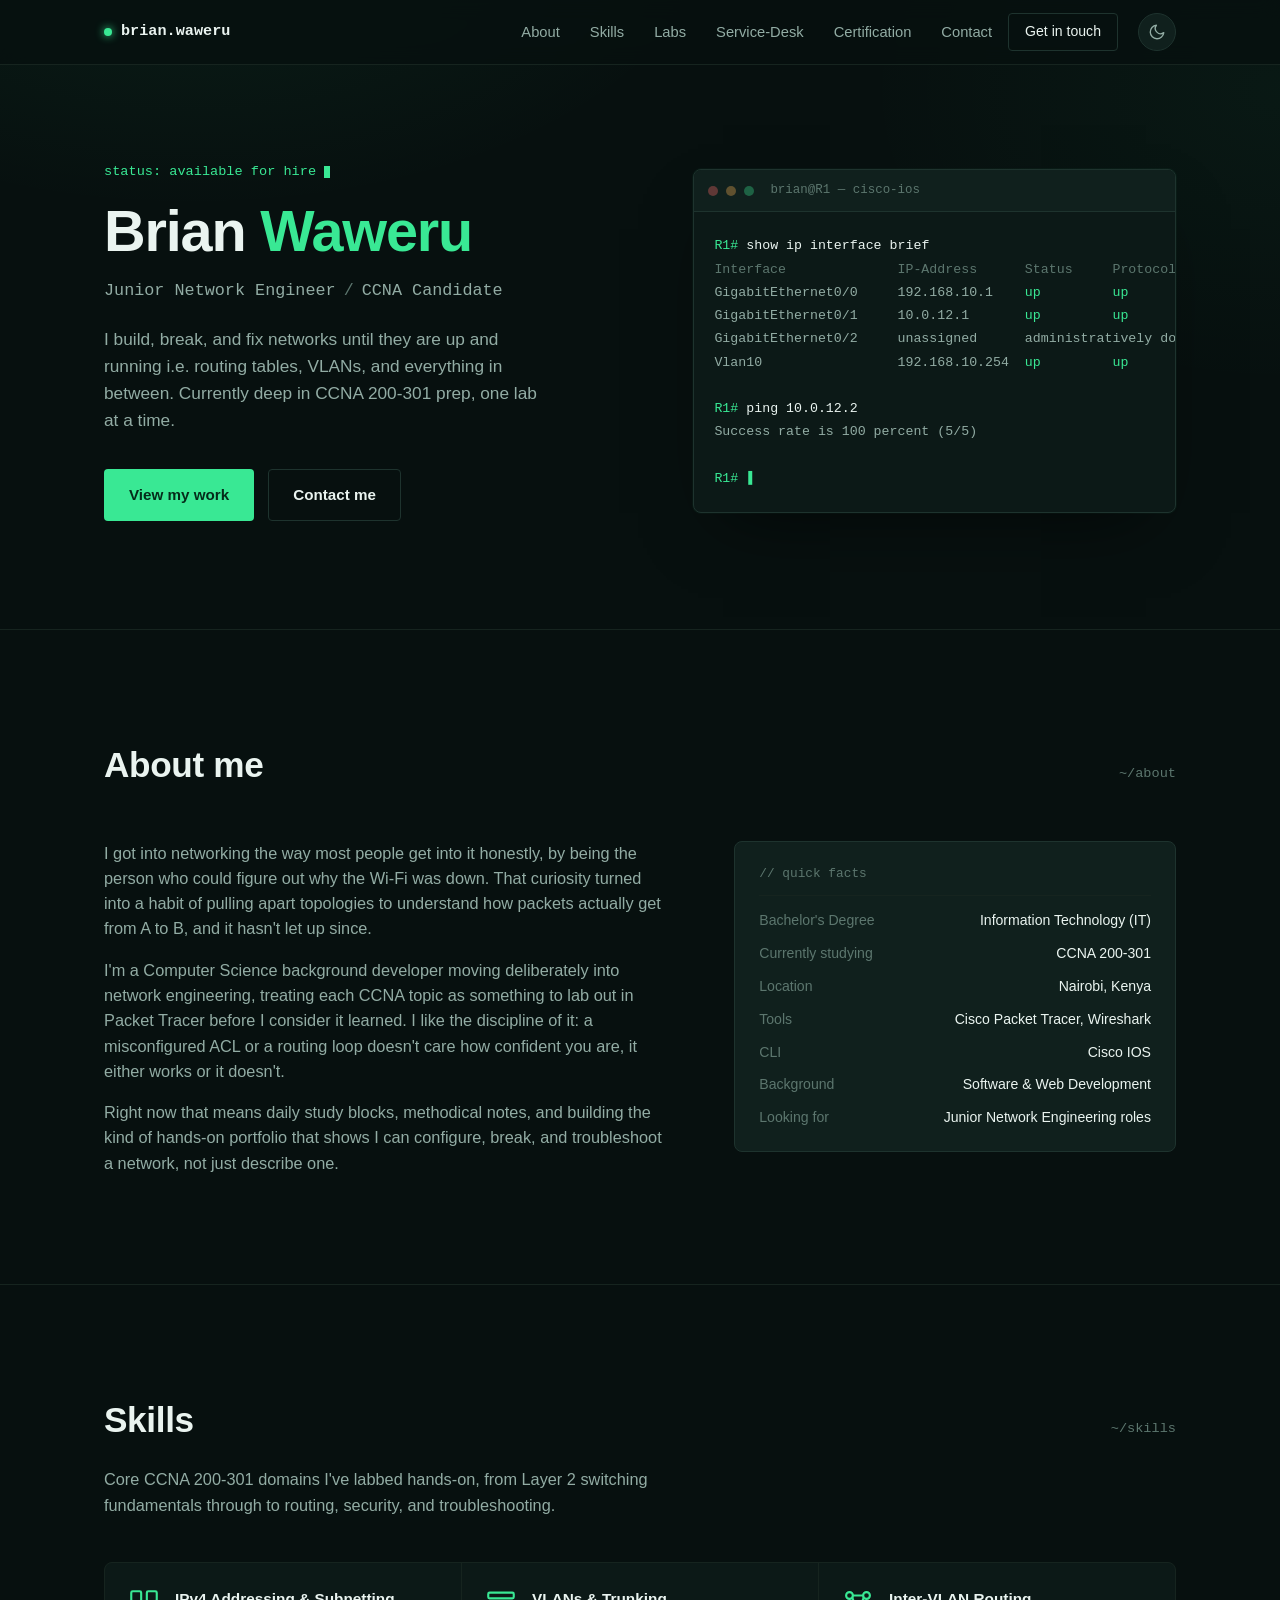
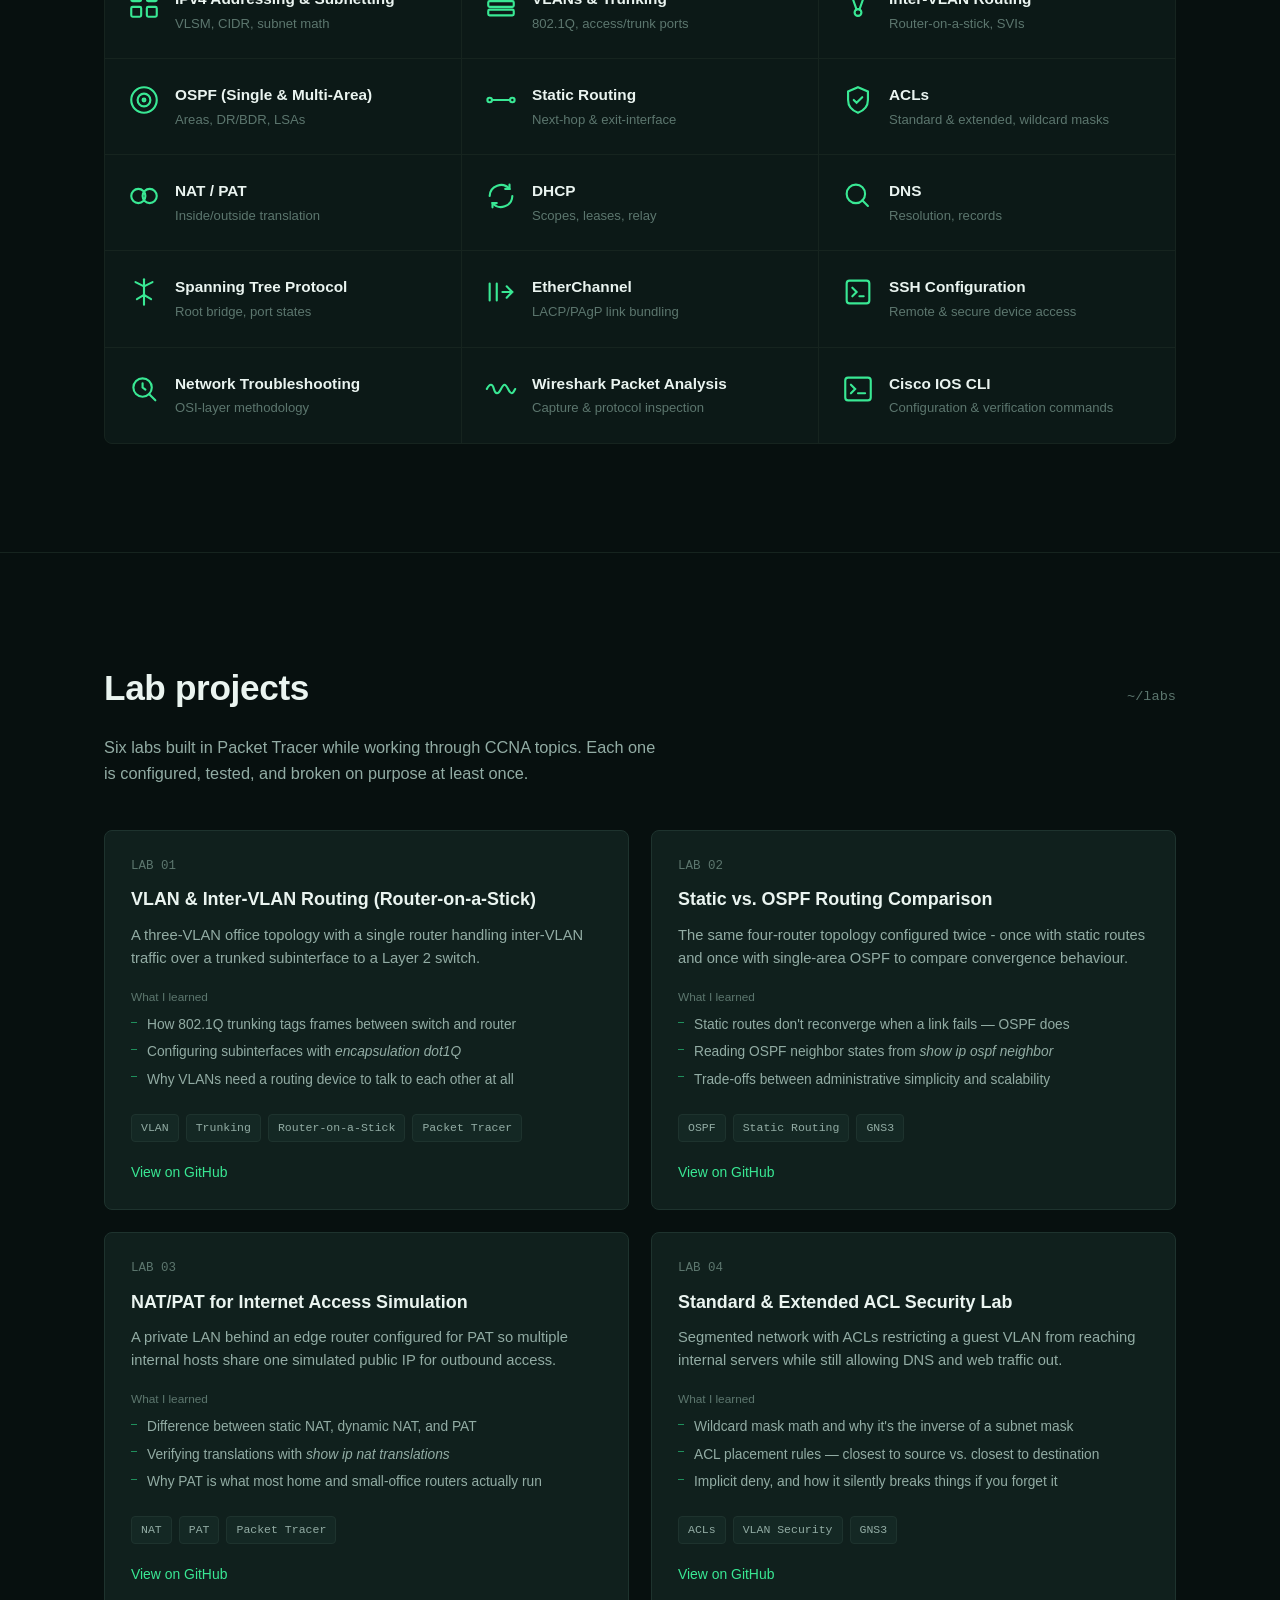
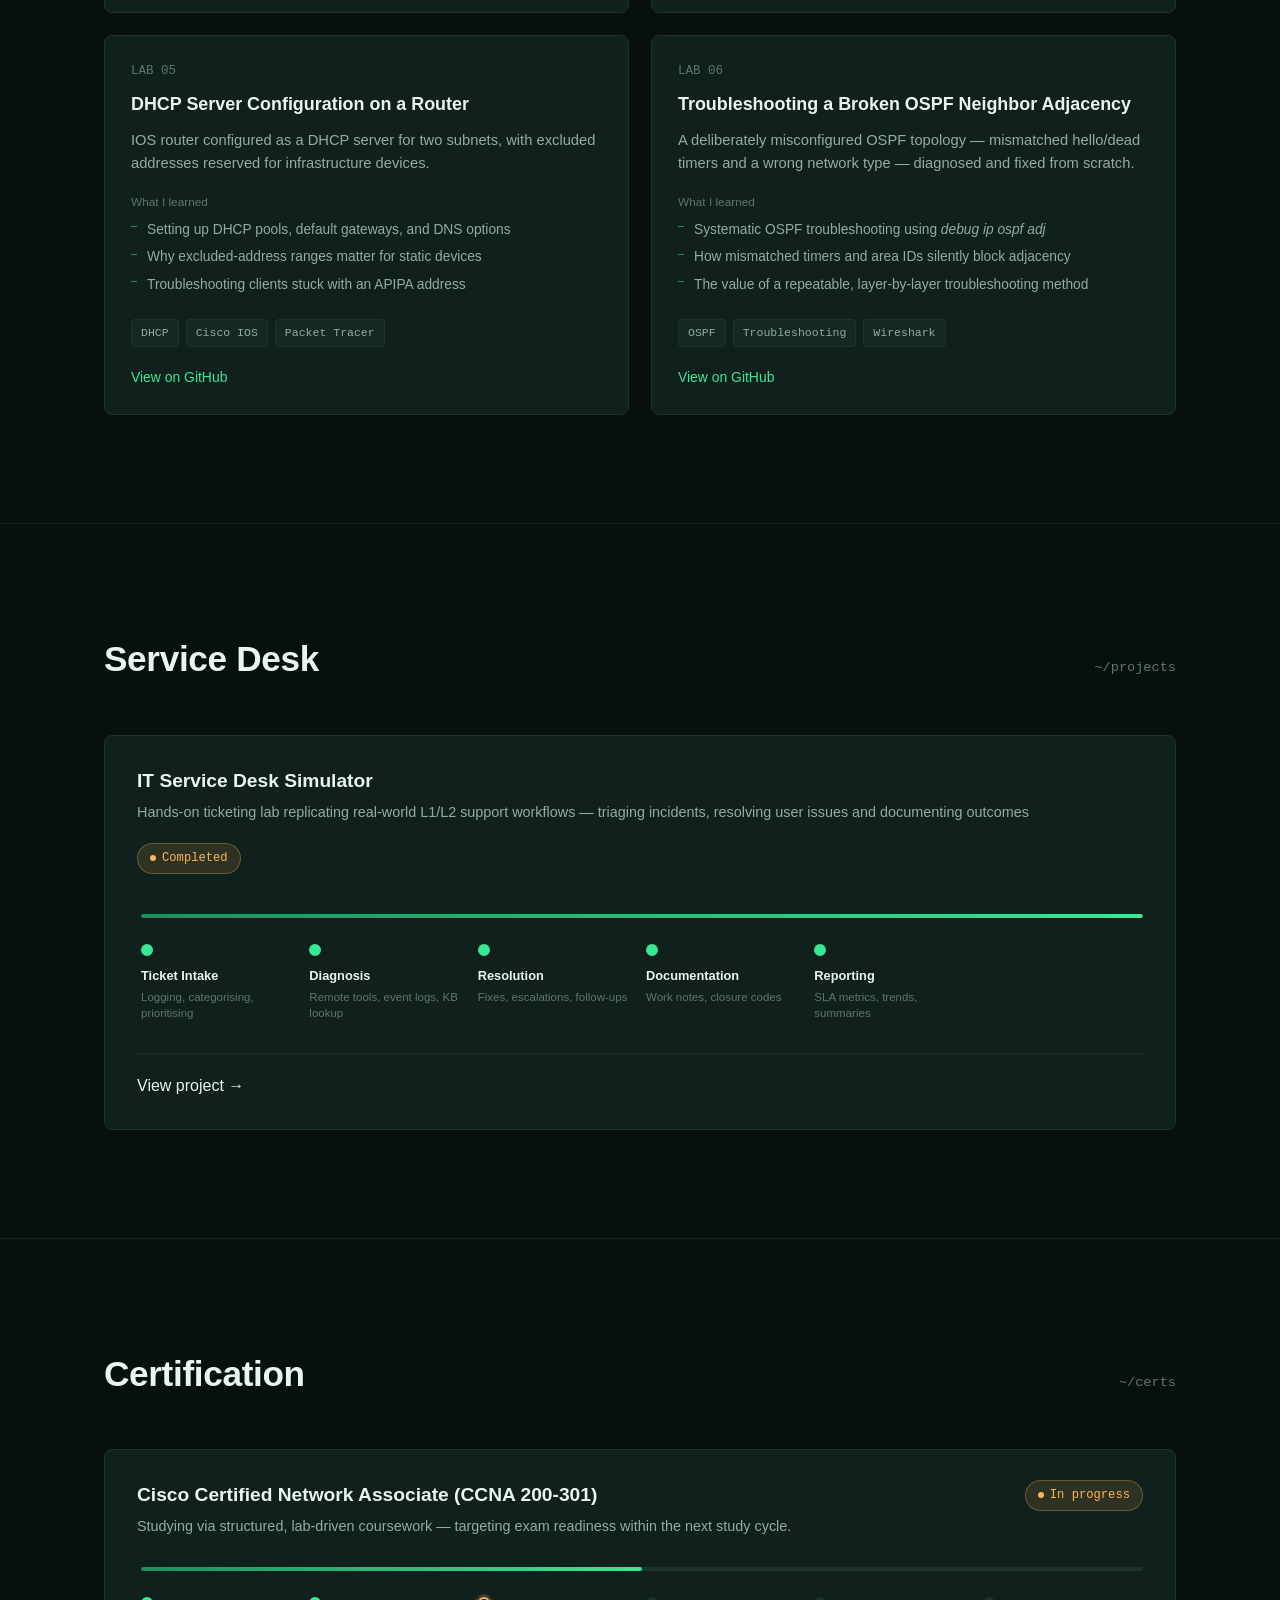
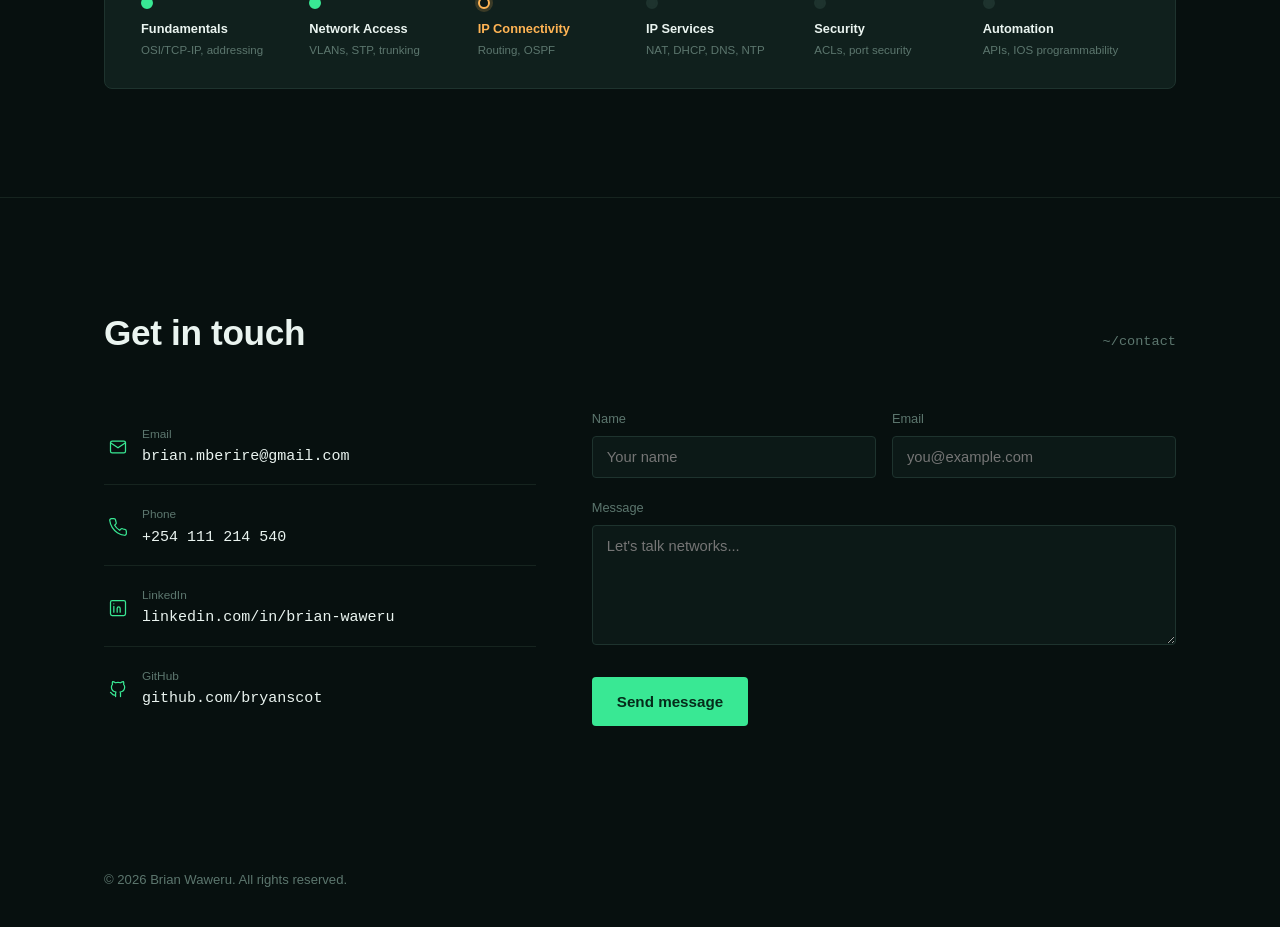
==== commit e4e61ba2: "Added a ligth theme" ====
--- a/index.html
+++ b/index.html
@@ -11,6 +11,11 @@
 <title>Brian Waweru — Junior Network Engineer</title>
 <meta name="description" content="Portfolio of Brian Waweru, a Junior Network Engineer and CCNA candidate based in Nairobi, Kenya.">
 
+<!-- ===================== FAVICON ===================== -->
+<link rel="icon" type="image/svg+xml" href="data:image/svg+xml,%3Csvg xmlns='http://www.w3.org/2000/svg' viewBox='0 0 32 32'%3E%3Crect width='32' height='32' rx='6' fill='%2307100f'/%3E%3Ccircle cx='9' cy='9' r='2.4' fill='none' stroke='%2339e894' stroke-width='2'/%3E%3Ccircle cx='23' cy='9' r='2.4' fill='none' stroke='%2339e894' stroke-width='2'/%3E%3Ccircle cx='16' cy='23' r='2.4' fill='none' stroke='%2339e894' stroke-width='2'/%3E%3Cpath d='M11 10.5L14.5 21M21 10.5L17.5 21M11.4 9H20.6' stroke='%2339e894' stroke-width='2' stroke-linecap='round'/%3E%3C/svg%3E">
+<link rel="apple-touch-icon" href="data:image/svg+xml,%3Csvg xmlns='http://www.w3.org/2000/svg' viewBox='0 0 32 32'%3E%3Crect width='32' height='32' rx='6' fill='%2307100f'/%3E%3Ccircle cx='9' cy='9' r='2.4' fill='none' stroke='%2339e894' stroke-width='2'/%3E%3Ccircle cx='23' cy='9' r='2.4' fill='none' stroke='%2339e894' stroke-width='2'/%3E%3Ccircle cx='16' cy='23' r='2.4' fill='none' stroke='%2339e894' stroke-width='2'/%3E%3Cpath d='M11 10.5L14.5 21M21 10.5L17.5 21M11.4 9H20.6' stroke='%2339e894' stroke-width='2' stroke-linecap='round'/%3E%3C/svg%3E">
+<!-- ================================================== -->
+
 <!-- ===================== OPEN GRAPH / SOCIAL PREVIEW ===================== -->
 <!-- Primary OG tags -->
 <meta property="og:type" content="website">
@@ -32,811 +37,31 @@
 <!-- Theme colour for mobile browsers -->
 <meta name="theme-color" content="#07100f">
 <!-- ====================================================================== -->
-<style>
-/* ==========================================================================
-   1. DESIGN TOKENS
-   Change these values to re-skin the whole site. The palette is built
-   around a dark "console" background with a single signal-green accent,
-   the colour a terminal prompt or a link-up LED would use, plus a dim
-   amber reserved for "in progress" states so the two never compete.
-   ========================================================================== */
-:root {
-  /* Backgrounds, darkest to lightest */
-  --bg:          #07100f;
-  --bg-alt:      #0c1917;
-  --surface:     #10201d;
-  --surface-2:   #142824;
-  --border:      #1e332e;
-  --border-soft: #16241f;
-
-  /* Text */
-  --text:        #eaf4f0;
-  --text-dim:    #92aca4;
-  --text-faint:  #5c766e;
-
-  /* Accents */
-  --accent:      #39e894;   /* signal green — links, primary actions, "up" state */
-  --accent-dim:  #1f8f5c;
-  --amber:       #ffb454;   /* reserved for "in progress" / pending states only */
-  --red:         #ff6b6b;   /* reserved for "down" / error states only */
-
-  /* Type */
-  --font-body: -apple-system, "Segoe UI", Roboto, Helvetica, Arial, sans-serif;
-  --font-mono: ui-monospace, "SFMono-Regular", "Cascadia Mono", "JetBrains Mono", Menlo, Consolas, monospace;
-
-  /* Layout */
-  --content-w: 1120px;
-  --radius-sm: 4px;
-  --radius-md: 8px;
-}
-
-/* ==========================================================================
-   2. RESET & BASE
-   ========================================================================== */
-* { box-sizing: border-box; margin: 0; padding: 0; }
-
-html {
-  scroll-behavior: smooth;
-  scroll-padding-top: 0px; /* keeps anchored sections clear of the sticky nav */
-}
-
-body {
-  background: var(--bg);
-  color: var(--text);
-  font-family: var(--font-body);
-  line-height: 1.55;
-  -webkit-font-smoothing: antialiased;
-  background-image:
-    radial-gradient(ellipse 900px 500px at 15% -10%, rgba(57,232,148,0.07), transparent 60%),
-    radial-gradient(ellipse 700px 500px at 100% 10%, rgba(57,232,148,0.04), transparent 60%);
-  background-attachment: fixed;
-}
-
-img, svg { display: block; max-width: 100%; }
-
-a { color: inherit; text-decoration: none; }
-
-ul { list-style: none; }
-
-button, input, textarea { font-family: inherit; color: inherit; }
-
-::selection { background: var(--accent); color: #05130f; }
-
-/* Visible keyboard focus everywhere, not just for mouse users */
-a:focus-visible, button:focus-visible, input:focus-visible, textarea:focus-visible {
-  outline: 2px solid var(--accent);
-  outline-offset: 3px;
-  border-radius: var(--radius-sm);
-}
-
-@media (prefers-reduced-motion: reduce) {
-  html { scroll-behavior: auto; }
-  *, *::before, *::after { animation-duration: 0.001ms !important; transition-duration: 0.001ms !important; }
-}
-
-.wrap {
-  max-width: var(--content-w);
-  margin: 0 auto;
-  padding: 0 24px;
-}
-
-section { padding: 108px 0; border-bottom: 1px solid var(--border-soft); }
-section:last-of-type { border-bottom: none; }
-
-.section-head {
-  display: flex;
-  align-items: baseline;
-  justify-content: space-between;
-  gap: 24px;
-  margin-bottom: 48px;
-  flex-wrap: wrap;
-}
-
-.section-head h2 {
-  font-size: clamp(1.7rem, 3vw, 2.2rem);
-  font-weight: 650;
-  letter-spacing: -0.01em;
-}
-
-.section-head .path {
-  font-family: var(--font-mono);
-  font-size: 0.85rem;
-  color: var(--text-faint);
-}
-
-.section-lede {
-  color: var(--text-dim);
-  max-width: 62ch;
-  font-size: 1.02rem;
-  margin-top: -28px;
-  margin-bottom: 44px;
-}
-
-/* ==========================================================================
-   3. NAVIGATION
-   ========================================================================== */
-.nav {
-  position: sticky;
-  top: 0;
-  z-index: 100;
-  background: rgba(7, 16, 15, 0.82);
-  backdrop-filter: blur(10px);
-  -webkit-backdrop-filter: blur(10px);
-  border-bottom: 1px solid var(--border-soft);
-}
-
-.nav .wrap {
-  display: flex;
-  align-items: center;
-  justify-content: space-between;
-  height: 64px;
-}
-
-.nav-id {
-  display: flex;
-  align-items: center;
-  gap: 9px;
-  font-family: var(--font-mono);
-  font-weight: 600;
-  font-size: 0.95rem;
-}
-
-.nav-id .dot {
-  width: 8px; height: 8px; border-radius: 50%;
-  background: var(--accent);
-  box-shadow: 0 0 8px var(--accent);
-  flex-shrink: 0;
-}
-
-.nav-toggle {
-  display: none;
-  background: none;
-  border: 1px solid var(--border);
-  border-radius: var(--radius-sm);
-  padding: 8px 10px;
-  cursor: pointer;
-  flex-direction: column;
-  gap: 4px;
-}
-.nav-toggle span {
-  display: block;
-  width: 18px; height: 2px;
-  background: var(--text);
-  transition: transform 0.2s ease, opacity 0.2s ease;
-}
-.nav-toggle[aria-expanded="true"] span:nth-child(1) { transform: translateY(6px) rotate(45deg); }
-.nav-toggle[aria-expanded="true"] span:nth-child(2) { opacity: 0; }
-.nav-toggle[aria-expanded="true"] span:nth-child(3) { transform: translateY(-6px) rotate(-45deg); }
-
-@media (max-width: 640px) {
-  /* .nav-toggle { display: flex; }
-  .nav-links {
-    display: none;
-    position: absolute;
-    top: 64px; left: 0; right: 0;
-    flex-direction: column;
-    background: var(--bg-alt);
-    border-bottom: 1px solid var(--border);
-    padding: 16px 24px;
-    gap: 16px;
-  } */
-  .nav-links.open { display: flex; }
-
-  html {
-  scroll-behavior: smooth;
-  scroll-padding-top: 400px; /* keeps anchored sections clear of the sticky nav */
-}
-}
-
-.nav-links {
-  display: flex;
-  gap: 30px;
-  font-size: 0.92rem;
-  color: var(--text-dim);
-}
-
-.nav-links a { position: relative; padding: 4px 0; transition: color 0.15s ease; }
-.nav-links a:hover { color: var(--text); }
-.nav-links a::after {
-  content: "";
-  position: absolute; left: 0; bottom: 0;
-  width: 0; height: 1px;
-  background: var(--accent);
-  transition: width 0.2s ease;
-}
-.nav-links a:hover::after { width: 100%; }
-
-.nav-cta {
-  border: 1px solid var(--border);
-  padding: 7px 16px;
-  border-radius: var(--radius-sm);
-  font-size: 0.88rem;
-  color: var(--text);
-  transition: border-color 0.15s ease, background 0.15s ease;
-}
-.nav-cta:hover { border-color: var(--accent); background: rgba(57,232,148,0.08); }
-
-
-/* ==========================================================================
-   4. HERO
-   ========================================================================== */
-.hero {
-  padding: 96px 0 108px;
-  border-bottom: 1px solid var(--border-soft);
-}
-
-.hero .wrap {
-  display: grid;
-  grid-template-columns: 1.05fr 0.95fr;
-  gap: 56px;
-  align-items: center;
-}
-
-.hero-eyebrow {
-  font-family: var(--font-mono);
-  font-size: 0.85rem;
-  color: var(--accent);
-  margin-bottom: 18px;
-  display: flex;
-  align-items: center;
-  gap: 8px;
-}
-
-.hero-eyebrow .blink {
-  width: 6px; height: 12px;
-  background: var(--accent);
-  animation: blink 1.1s step-end infinite;
-}
-@keyframes blink { 50% { opacity: 0; } }
-
-.hero h1 {
-  font-size: clamp(2.4rem, 5vw, 3.6rem);
-  font-weight: 700;
-  letter-spacing: -0.02em;
-  line-height: 1.08;
-  margin-bottom: 16px;
-}
-
-.hero h1 .accent { color: var(--accent); }
-
-.hero .role {
-  font-family: var(--font-mono);
-  font-size: 1.05rem;
-  color: var(--text-dim);
-  margin-bottom: 22px;
-}
-
-.hero .role .sep { color: var(--text-faint); padding: 0 8px; }
-
-.hero p.tagline {
-  color: var(--text-dim);
-  font-size: 1.08rem;
-  max-width: 46ch;
-  margin-bottom: 36px;
-}
-
-.hero-actions { display: flex; gap: 14px; flex-wrap: wrap; }
-
-.btn {
-  display: inline-flex;
-  align-items: center;
-  gap: 8px;
-  padding: 13px 24px;
-  border-radius: var(--radius-sm);
-  font-size: 0.95rem;
-  font-weight: 550;
-  border: 1px solid transparent;
-  cursor: pointer;
-  transition: transform 0.15s ease, background 0.15s ease, border-color 0.15s ease;
-}
-.btn:hover { transform: translateY(-1px); }
-
-.btn-primary {
-  background: var(--accent);
-  color: #052b1a;
-}
-.btn-primary:hover { background: #4ff3a4; }
-
-.btn-secondary {
-  background: transparent;
-  border-color: var(--border);
-  color: var(--text);
-}
-.btn-secondary:hover { border-color: var(--accent); background: rgba(57,232,148,0.06); }
-
-/* --- Terminal window, the hero's centrepiece --- */
-.terminal {
-  background: var(--bg-alt);
-  border: 1px solid var(--border);
-  border-radius: var(--radius-md);
-  overflow: hidden;
-  box-shadow: 0 30px 70px -30px rgba(0,0,0,0.65), 0 0 0 1px rgba(57,232,148,0.04);
-}
-
-.terminal-bar {
-  display: flex;
-  align-items: center;
-  gap: 8px;
-  padding: 11px 14px;
-  background: var(--surface);
-  border-bottom: 1px solid var(--border);
-}
-
-.terminal-bar .tdot { width: 10px; height: 10px; border-radius: 50%; background: var(--border); }
-.terminal-bar .tdot:nth-child(1) { background: #ff6b6b55; }
-.terminal-bar .tdot:nth-child(2) { background: #ffb45455; }
-.terminal-bar .tdot:nth-child(3) { background: #39e89455; }
-
-.terminal-bar .ttitle {
-  margin-left: 8px;
-  font-family: var(--font-mono);
-  font-size: 0.78rem;
-  color: var(--text-faint);
-}
-
-.terminal pre {
-  font-family: var(--font-mono);
-  font-size: 0.83rem;
-  line-height: 1.75;
-  padding: 22px 20px;
-  overflow-x: auto;
-  color: var(--text-dim);
-}
-
-.terminal .prompt { color: var(--accent); }
-.terminal .cmd { color: var(--text); }
-.terminal .hdr { color: var(--text-faint); }
-.terminal .up { color: var(--accent); }
-.terminal .cur { color: var(--text); }
-.terminal .cur::after {
-  content: "▌";
-  color: var(--accent);
-  animation: blink 1.1s step-end infinite;
-  margin-left: 2px;
-}
-
-/* ==========================================================================
-   5. ABOUT
-   ========================================================================== */
-.about-grid {
-  display: grid;
-  grid-template-columns: 1.3fr 1fr;
-  gap: 56px;
-}
-
-.about-copy p { color: var(--text-dim); font-size: 1.02rem; margin-bottom: 16px; max-width: 62ch; }
-.about-copy p:last-child { margin-bottom: 0; }
-
-.facts {
-  background: var(--surface);
-  border: 1px solid var(--border);
-  border-radius: var(--radius-md);
-  padding: 22px 24px;
-  align-self: start;
-}
-
-.facts .facts-title {
-  font-family: var(--font-mono);
-  font-size: 0.8rem;
-  color: var(--text-faint);
-  margin-bottom: 14px;
-  padding-bottom: 12px;
-  border-bottom: 1px solid var(--border-soft);
-}
-
-.facts dl { display: grid; grid-template-columns: auto 1fr; gap: 11px 16px; }
-.facts dt { color: var(--text-faint); font-size: 0.88rem; white-space: nowrap; }
-.facts dd { color: var(--text); font-size: 0.88rem; text-align: right; }
-
-/* ==========================================================================
-   6. SKILLS
-   ========================================================================== */
-.skills-grid {
-  display: grid;
-  grid-template-columns: repeat(3, 1fr);
-  gap: 1px;
-  background: var(--border-soft);
-  border: 1px solid var(--border-soft);
-  border-radius: var(--radius-md);
-  overflow: hidden;
-}
-
-.skill-card {
-  background: var(--bg-alt);
-  padding: 24px 22px;
-  display: flex;
-  gap: 14px;
-  align-items: flex-start;
-  transition: background 0.18s ease;
-}
-
-.skill-card:hover { background: var(--surface); }
-
-.skill-icon {
-  width: 34px; height: 34px;
-  flex-shrink: 0;
-  color: var(--accent);
-}
-.skill-icon svg { width: 100%; height: 100%; }
-
-.skill-card h3 { font-size: 0.96rem; font-weight: 600; margin-bottom: 3px; }
-.skill-card p { font-size: 0.82rem; color: var(--text-faint); }
-
-/* ==========================================================================
-   7. PROJECTS
-   ========================================================================== */
-.projects-grid {
-  display: grid;
-  grid-template-columns: repeat(2, 1fr);
-  gap: 22px;
-}
-
-.project-card {
-  background: var(--surface);
-  border: 1px solid var(--border);
-  border-radius: var(--radius-md);
-  padding: 26px;
-  display: flex;
-  flex-direction: column;
-  transition: border-color 0.18s ease, transform 0.18s ease;
-}
-
-.project-card:hover { border-color: var(--accent-dim); transform: translateY(-2px); }
-
-.project-num {
-  font-family: var(--font-mono);
-  font-size: 0.78rem;
-  color: var(--text-faint);
-  margin-bottom: 10px;
-}
-
-.project-card h3 { font-size: 1.12rem; font-weight: 620; margin-bottom: 10px; }
-.project-card > p.desc { color: var(--text-dim); font-size: 0.92rem; margin-bottom: 18px; }
-
-.project-card .block-label {
-  font-size: 0.74rem;
-  color: var(--text-faint);
-  margin-bottom: 8px;
-}
-
-.learned-list { margin-bottom: 18px; }
-.learned-list li {
-  font-size: 0.86rem;
-  color: var(--text-dim);
-  padding-left: 16px;
-  position: relative;
-  margin-bottom: 6px;
-}
-.learned-list li::before {
-  content: "";
-  position: absolute; left: 0; top: 0.55em;
-  width: 6px; height: 1px;
-  background: var(--accent-dim);
-}
-
-.tag-list { display: flex; flex-wrap: wrap; gap: 7px; margin-bottom: 20px; }
-.tag {
-  font-family: var(--font-mono);
-  font-size: 0.72rem;
-  padding: 4px 9px;
-  border-radius: var(--radius-sm);
-  background: var(--surface-2);
-  color: var(--text-dim);
-  border: 1px solid var(--border);
-}
-
-.project-card .proj-link {
-  margin-top: auto;
-  font-size: 0.87rem;
-  color: var(--accent);
-  display: inline-flex;
-  align-items: center;
-  gap: 6px;
-  width: fit-content;
-}
-.project-card .proj-link:hover { text-decoration: underline; }
-
-/* ==========================================================================
-   8. CERTIFICATIONS / TIMELINE
-   ========================================================================== */
-.cert-card {
-  background: var(--surface);
-  border: 1px solid var(--border);
-  border-radius: var(--radius-md);
-  padding: 30px 32px;
-}
-
-.cert-top {
-  display: flex;
-  justify-content: space-between;
-  align-items: flex-start;
-  gap: 20px;
-  margin-bottom: 30px;
-  flex-wrap: wrap;
-}
-
-.cert-top h3 { font-size: 1.2rem; font-weight: 650; margin-bottom: 5px; }
-.cert-top p { color: var(--text-dim); font-size: 0.9rem; }
-
-.status-pill {
-  font-family: var(--font-mono);
-  font-size: 0.76rem;
-  padding: 5px 12px;
-  border-radius: 20px;
-  background: rgba(255,180,84,0.12);
-  color: var(--amber);
-  border: 1px solid rgba(255,180,84,0.3);
-  white-space: nowrap;
-}
-.status-pill .pdot {
-  display: inline-block; width: 6px; height: 6px; border-radius: 50%;
-  background: var(--amber); margin-right: 6px;
-}
-
-.timeline { position: relative; padding-left: 4px; }
-
-.timeline-track {
-  position: relative;
-  height: 4px;
-  background: var(--border);
-  border-radius: 4px;
-  margin: 10px 0 26px;
-  overflow: hidden;
-}
-.timeline-fill {
-  position: absolute; left: 0; top: 0; bottom: 0;
-  background: linear-gradient(90deg, var(--accent-dim), var(--accent));
-  border-radius: 4px;
-}
-
-.ccna-fill    { width: 50%; }   /* CCNA stays where you had it */
-.project-fill { width: 100%; }  /* Service Desk = full */
-
-.timeline-stages {
-  display: grid;
-  grid-template-columns: repeat(6, 1fr);
-  gap: 8px;
-}
-
-.stage { text-align: left; }
-.stage .stage-dot {
-  width: 12px; height: 12px; border-radius: 50%;
-  background: var(--border);
-  border: 2px solid var(--border);
-  margin-bottom: 10px;
-}
-.stage.done .stage-dot { background: var(--accent); border-color: var(--accent); }
-.stage.current .stage-dot {
-  background: var(--bg-alt);
-  border-color: var(--amber);
-  box-shadow: 0 0 0 3px rgba(255,180,84,0.18);
-}
-
-.stage h4 { font-size: 0.8rem; font-weight: 600; margin-bottom: 3px; }
-.stage p { font-size: 0.72rem; color: var(--text-faint); line-height: 1.4; }
-.stage.done h4 { color: var(--text); }
-.stage.current h4 { color: var(--amber); }
-
-
-
-/* ==========================================================================
-   Hands-On Projects
-   ========================================================================== */
-
-.cert-actions {
-  margin-top: 2rem;          /* was 1rem — doubles the space above */
-  padding-top: 1.25rem;      /* was 1rem — slightly more room inside */
-  border-top: 1px solid rgba(255,255,255,0.06);
-}
-
-
-
-
-
-/* ==========================================================================
-   9. CONTACT
-   ========================================================================== */
-.contact-grid {
-  display: grid;
-  grid-template-columns: 0.85fr 1.15fr;
-  gap: 56px;
-}
-
-.contact-list { display: flex; flex-direction: column; gap: 4px; }
-
-.contact-item {
-  display: flex;
-  align-items: center;
-  gap: 14px;
-  padding: 16px 4px;
-  border-bottom: 1px solid var(--border-soft);
-  transition: padding-left 0.15s ease;
-}
-.contact-item:hover { padding-left: 8px; }
-.contact-item:last-child { border-bottom: none; }
-
-.contact-item .c-icon {
-  width: 20px; height: 20px;
-  color: var(--accent);
-  flex-shrink: 0;
-}
-.contact-item .c-icon svg { width: 100%; height: 100%; }
-
-.contact-item .c-label { font-size: 0.74rem; color: var(--text-faint); margin-bottom: 2px; }
-.contact-item .c-value { font-size: 0.94rem; font-family: var(--font-mono); }
-
-.form-grid { display: grid; gap: 16px; }
-.form-row { display: grid; grid-template-columns: 1fr 1fr; gap: 16px; }
-
-.field label {
-  display: block;
-  font-size: 0.8rem;
-  color: var(--text-faint);
-  margin-bottom: 7px;
-}
-
-.field input, .field textarea {
-  width: 100%;
-  background: var(--bg-alt);
-  border: 1px solid var(--border);
-  border-radius: var(--radius-sm);
-  padding: 12px 14px;
-  font-size: 0.92rem;
-  color: var(--text);
-  transition: border-color 0.15s ease, background 0.15s ease;
-}
-
-.field input:focus, .field textarea:focus {
-  border-color: var(--accent);
-  background: var(--surface);
-  outline: none;
-}
-
-.field textarea { resize: vertical; min-height: 120px; }
-
-.form-grid .btn-primary { justify-self: start; margin-top: 4px; }
-
-/* ==========================================================================
-   10. FOOTER
-   ========================================================================== */
-footer { padding: 36px 0; }
-footer .wrap {
-  display: flex;
-  justify-content: space-between;
-  align-items: center;
-  flex-wrap: wrap;
-  gap: 12px;
-}
-footer p { font-size: 0.82rem; color: var(--text-faint); }
-footer .built-with { font-family: var(--font-mono); }
-
-/* ==========================================================================
-   11. RESPONSIVE
-   ========================================================================== */
-@media (max-width: 900px) {
-  .hero .wrap { grid-template-columns: 1fr; gap: 40px; }
-  .about-grid, .contact-grid { grid-template-columns: 1fr; }
-  .skills-grid { grid-template-columns: repeat(2, 1fr); }
-  .projects-grid { grid-template-columns: 1fr; }
-  .timeline-stages { grid-template-columns: repeat(3, 1fr); row-gap: 20px; }
-}
-
-@media (max-width: 640px) {
-  section { padding: 72px 0; }
-  .nav-links { display: none; }
-  .skills-grid { grid-template-columns: 1fr; }
-  .form-row { grid-template-columns: 1fr; }
-  .timeline-stages { grid-template-columns: repeat(2, 1fr); }
-  .hero { padding: 64px 0 72px; }
-  .cert-card { padding: 24px 20px; }
-
-
-
-  /* --- Section padding / layout (your existing rules) --- */
-  section { padding: 72px 0; }
-  .skills-grid { grid-template-columns: 1fr; }
-  .form-row { grid-template-columns: 1fr; }
-  .timeline-stages { grid-template-columns: repeat(2, 1fr); }
-  .hero { padding: 64px 0 72px; }
-  .cert-card { padding: 24px 20px; }
-
-  /* ============================================================
-     MOBILE NAVIGATION
-     ============================================================ */
-
-  /* Two-row bar: brand + CTA + hamburger on top, links below */
-  .nav .wrap {
-    height: auto;
-    flex-wrap: wrap;
-    padding: 12px 20px;
-    row-gap: 0;
-  }
-
-  /* Show hamburger */
-  .nav-toggle {
-    display: flex;
-    margin-left: auto;      /* push to far right */
-    align-self: center;
-  }
-
-  /* Compact CTA so it doesn't crowd the bar */
-  .nav-cta {
-    padding: 6px 14px;
-    font-size: 0.82rem;
-    margin-right: 10px;
-  }
-
-  /* Links become a full-width animated panel */
-  .nav-links {
-    display: flex;
-    flex-direction: column;
-    flex-basis: 100%;       /* force onto its own row */
-    gap: 0;
-
-    /* Collapsed state */
-    max-height: 0;
-    opacity: 0;
-    overflow: hidden;
-    padding: 0 4px;
-
-    /* Animation */
-    transition: max-height 0.28s ease, opacity 0.22s ease, padding 0.28s ease;
-  }
-
-  /* Open state */
-  .nav-links.open {
-    max-height: 400px;      /* tall enough for all 5 links */
-    opacity: 1;
-    padding: 10px 4px 16px;
-    margin-top: 8px;
-    border-top: 1px solid var(--border-soft);
-  }
-
-  /* Each link: bigger tap target + divider between items */
-  .nav-links li {
-    border-bottom: 1px solid var(--border-soft);
-  }
-  .nav-links li:last-child {
-    border-bottom: none;
-  }
-
-  .nav-links a {
-    display: flex;
-    align-items: center;
-    justify-content: space-between;
-    padding: 14px 6px;
-    font-size: 0.95rem;
-    color: var(--text-dim);
-    transition: color 0.15s ease, padding-left 0.15s ease;
-  }
-
-  /* Chevron arrow appended to each link */
-  .nav-links a::before {
-    content: "›";
-    order: 2;
-    font-family: var(--font-mono);
-    font-size: 1.1rem;
-    color: var(--text-faint);
-    transition: color 0.15s ease, transform 0.15s ease;
-  }
-
-  /* Kill the desktop underline animation inside the mobile menu */
-  .nav-links a::after { display: none; }
-
-  /* Hover / focus state */
-  .nav-links a:hover,
-  .nav-links a:focus-visible {
-    color: var(--text);
-    padding-left: 12px;
-  }
-  .nav-links a:hover::before,
-  .nav-links a:focus-visible::before {
-    color: var(--accent);
-    transform: translateX(3px);
-  }
-}
-
-</style>
+
+<!-- ===================== THEME BOOTSTRAP (runs before paint) ===================== -->
+<!-- Dark is the default. This script only sets data-theme="light" when the user
+     has explicitly chosen light, or when their OS prefers light AND they have
+     no saved preference. Runs synchronously so there is no flash. -->
+<script>
+  (function () {
+    try {
+      var saved = localStorage.getItem('theme');
+      if (saved === 'light') {
+        document.documentElement.setAttribute('data-theme', 'light');
+      }
+      /* If saved === 'dark' or nothing saved → do nothing → dark default applies.
+         We deliberately do NOT auto-follow the OS preference, so dark stays
+         the default until the user clicks the toggle. */
+    } catch (e) { /* localStorage unavailable — stick with dark default */ }
+  })();
+</script>
+<!-- ============================================================================= -->
+
+<!-- =========================================================
+     STYLESHEET
+     ========================================================= -->
+<link rel="stylesheet" href="styles.css">
+
 </head>
 <body>
 
@@ -855,9 +80,22 @@
       <li><a href="#contact">Contact</a></li>
     </ul>
     <a href="#contact" class="nav-cta">Get in touch</a>
-    <button class="nav-toggle" aria-label="Toggle menu" aria-expanded="false">
-      <span></span><span></span><span></span>
-    </button>
+
+<button class="theme-toggle" type="button" aria-label="Switch to light mode" aria-pressed="false">
+  <!-- Moon icon — visible by default (dark theme) -->
+  <svg class="icon icon-moon" viewBox="0 0 24 24" fill="none" stroke="currentColor" stroke-width="1.8" stroke-linecap="round" stroke-linejoin="round" aria-hidden="true">
+    <path d="M21 12.8A9 9 0 1 1 11.2 3a7 7 0 0 0 9.8 9.8z"/>
+  </svg>
+  <!-- Sun icon — visible in light theme -->
+  <svg class="icon icon-sun" viewBox="0 0 24 24" fill="none" stroke="currentColor" stroke-width="1.8" stroke-linecap="round" stroke-linejoin="round" aria-hidden="true">
+    <circle cx="12" cy="12" r="4"/>
+    <path d="M12 2v2M12 20v2M4.9 4.9l1.4 1.4M17.7 17.7l1.4 1.4M2 12h2M20 12h2M4.9 19.1l1.4-1.4M17.7 6.3l1.4-1.4"/>
+  </svg>
+</button>
+
+<button class="nav-toggle" aria-label="Toggle menu" aria-expanded="false">
+  <span></span><span></span><span></span>
+</button>
   </div>
 </nav>
 
@@ -1061,7 +299,7 @@
           <li>Trade-offs between administrative simplicity and scalability</li>
         </ul>
         <div class="tag-list"><span class="tag">OSPF</span><span class="tag">Static Routing</span><span class="tag">GNS3</span></div>
-        <a href="#" class="proj-link">View on GitHub</a>
+        <a href="https://github.com/bryanscot/ccna-labs" class="proj-link">View on GitHub</a>
       </article>
 
       <article class="project-card">
@@ -1075,7 +313,7 @@
           <li>Why PAT is what most home and small-office routers actually run</li>
         </ul>
         <div class="tag-list"><span class="tag">NAT</span><span class="tag">PAT</span><span class="tag">Packet Tracer</span></div>
-        <a href="#" class="proj-link">View on GitHub</a>
+        <a href="https://github.com/bryanscot/ccna-labs" class="proj-link">View on GitHub</a>
       </article>
 
       <article class="project-card">
@@ -1089,7 +327,7 @@
           <li>Implicit deny, and how it silently breaks things if you forget it</li>
         </ul>
         <div class="tag-list"><span class="tag">ACLs</span><span class="tag">VLAN Security</span><span class="tag">GNS3</span></div>
-        <a href="#" class="proj-link">View on GitHub</a>
+        <a href="https://github.com/bryanscot/ccna-labs" class="proj-link">View on GitHub</a>
       </article>
 
       <article class="project-card">
@@ -1103,7 +341,7 @@
           <li>Troubleshooting clients stuck with an APIPA address</li>
         </ul>
         <div class="tag-list"><span class="tag">DHCP</span><span class="tag">Cisco IOS</span><span class="tag">Packet Tracer</span></div>
-        <a href="#" class="proj-link">View on GitHub</a>
+        <a href="https://github.com/bryanscot/ccna-labs" class="proj-link">View on GitHub</a>
       </article>
 
       <article class="project-card">
@@ -1117,7 +355,7 @@
           <li>The value of a repeatable, layer-by-layer troubleshooting method</li>
         </ul>
         <div class="tag-list"><span class="tag">OSPF</span><span class="tag">Troubleshooting</span><span class="tag">Wireshark</span></div>
-        <a href="#" class="proj-link">View on GitHub</a>
+        <a href="https://github.com/bryanscot/ccna-labs" class="proj-link">View on GitHub</a>
       </article>
 
     </div>
@@ -1331,39 +569,7 @@
   document.getElementById('year').textContent = new Date().getFullYear();
 </script>
 
-<script>
-  const toggle = document.querySelector('.nav-toggle');
-  const links  = document.querySelector('.nav-links');
-  const nav    = document.querySelector('.nav');
-
-  function closeMenu() {
-    links.classList.remove('open');
-    toggle.setAttribute('aria-expanded', 'false');
-  }
-
-  // Toggle on hamburger tap
-  toggle.addEventListener('click', (e) => {
-    e.stopPropagation();  // prevent the document listener from firing immediately
-    const open = links.classList.toggle('open');
-    toggle.setAttribute('aria-expanded', open);
-  });
-
-  // Close when a link is tapped
-  links.querySelectorAll('a').forEach(a =>
-    a.addEventListener('click', closeMenu)
-  );
-
-  // Close when tapping anywhere outside the nav
-  document.addEventListener('click', (e) => {
-    if (!links.classList.contains('open')) return;
-    if (!nav.contains(e.target)) closeMenu();
-  });
-
-  // Close on Escape key (keyboard accessibility)
-  document.addEventListener('keydown', (e) => {
-    if (e.key === 'Escape') closeMenu();
-  });
-</script>
+<script src="script.js" defer></script>
 
 </body>
 </html>
--- a/styles.css
+++ b/styles.css
@@ -0,0 +1,961 @@
+/* ==========================================================================
+   1. DESIGN TOKENS
+   Change these values to re-skin the whole site. The palette is built
+   around a dark "console" background with a single signal-green accent,
+   the colour a terminal prompt or a link-up LED would use, plus a dim
+   amber reserved for "in progress" states so the two never compete.
+   ========================================================================== */
+:root {
+  /* Backgrounds, darkest to lightest */
+  --bg:          #07100f;
+  --bg-alt:      #0c1917;
+  --surface:     #10201d;
+  --surface-2:   #142824;
+  --border:      #1e332e;
+  --border-soft: #16241f;
+
+  /* Text */
+  --text:        #eaf4f0;
+  --text-dim:    #92aca4;
+  --text-faint:  #5c766e;
+
+  /* Accents */
+  --accent:      #39e894;   /* signal green — links, primary actions, "up" state */
+  --accent-dim:  #1f8f5c;
+  --amber:       #ffb454;   /* reserved for "in progress" / pending states only */
+  --red:         #ff6b6b;   /* reserved for "down" / error states only */
+
+  /* Type */
+  --font-body: -apple-system, "Segoe UI", Roboto, Helvetica, Arial, sans-serif;
+  --font-mono: ui-monospace, "SFMono-Regular", "Cascadia Mono", "JetBrains Mono", Menlo, Consolas, monospace;
+
+  /* Layout */
+  --content-w: 1120px;
+  --radius-sm: 4px;
+  --radius-md: 8px;
+
+    /* Ambient glow — overridden per theme */
+  --glow-1: rgba(57,232,148,0.07);
+  --glow-2: rgba(57,232,148,0.04);
+
+   /* Sticky nav background */
+  --nav-bg: rgba(7, 16, 15, 0.82);
+}
+
+/* ==========================================================================
+   1b. LIGHT THEME
+   Activated by [data-theme="light"] on <html>. Only colour tokens are
+   overridden — everything else inherits from :root above.
+   Dark theme remains the default (no attribute = dark).
+   ========================================================================== */
+[data-theme="light"] {
+  /* Backgrounds, lightest to darkest */
+  --bg:          #f7faf8;
+  --bg-alt:      #ffffff;
+  --surface:     #ffffff;
+  --surface-2:   #f1f5f3;
+  --border:      #d9e3de;
+  --border-soft: #e7efeb;
+
+  /* Text */
+  --text:        #0d1a16;
+  --text-dim:    #3f5751;
+  --text-faint:  #6c837c;
+
+  /* Accents — same green identity, deepened for contrast on white */
+  --accent:      #0f9d58;
+  --accent-dim:  #0b7a44;
+  --amber:       #c47a00;
+  --red:         #d64545;
+
+  /* Softer ambient glow on a light background */
+  --glow-1: rgba(15,157,88,0.06);
+  --glow-2: rgba(15,157,88,0.04);
+
+  /* Nav background for light mode */
+  --nav-bg: rgba(247, 250, 248, 0.85);
+}
+
+/* ==========================================================================
+   2. RESET & BASE
+   ========================================================================== */
+* { box-sizing: border-box; margin: 0; padding: 0; }
+
+/* Smooth colour transitions on theme switch — scoped to visible surfaces
+   so it never interferes with the nav hamburger animation or terminal blink. */
+body, section, .nav, .btn, .skill-card, .project-card, .cert-card,
+.facts, .contact-item, .field input, .field textarea, .tag,
+.section-head h2, .hero h1, .hero .role, .hero p.tagline {
+  transition:
+    background-color 0.25s ease,
+    border-color     0.25s ease,
+    color            0.25s ease;
+}
+
+html {
+  scroll-behavior: smooth;
+  scroll-padding-top: 0px; /* keeps anchored sections clear of the sticky nav */
+}
+
+body {
+  background: var(--bg);
+  color: var(--text);
+  font-family: var(--font-body);
+  line-height: 1.55;
+  -webkit-font-smoothing: antialiased;
+  background-image:
+    radial-gradient(ellipse 900px 500px at 15% -10%, var(--glow-1), transparent 60%),
+    radial-gradient(ellipse 700px 500px at 100% 10%, var(--glow-2), transparent 60%);
+  background-attachment: fixed;
+}
+
+img, svg { display: block; max-width: 100%; }
+
+a { color: inherit; text-decoration: none; }
+
+ul { list-style: none; }
+
+button, input, textarea { font-family: inherit; color: inherit; }
+
+::selection { background: var(--accent); color: #05130f; }
+
+/* Visible keyboard focus everywhere, not just for mouse users */
+a:focus-visible, button:focus-visible, input:focus-visible, textarea:focus-visible {
+  outline: 2px solid var(--accent);
+  outline-offset: 3px;
+  border-radius: var(--radius-sm);
+}
+
+@media (prefers-reduced-motion: reduce) {
+  html { scroll-behavior: auto; }
+  *, *::before, *::after { animation-duration: 0.001ms !important; transition-duration: 0.001ms !important; }
+}
+
+.wrap {
+  max-width: var(--content-w);
+  margin: 0 auto;
+  padding: 0 24px;
+}
+
+section { padding: 108px 0; border-bottom: 1px solid var(--border-soft); }
+section:last-of-type { border-bottom: none; }
+
+.section-head {
+  display: flex;
+  align-items: baseline;
+  justify-content: space-between;
+  gap: 24px;
+  margin-bottom: 48px;
+  flex-wrap: wrap;
+}
+
+.section-head h2 {
+  font-size: clamp(1.7rem, 3vw, 2.2rem);
+  font-weight: 650;
+  letter-spacing: -0.01em;
+}
+
+.section-head .path {
+  font-family: var(--font-mono);
+  font-size: 0.85rem;
+  color: var(--text-faint);
+}
+
+.section-lede {
+  color: var(--text-dim);
+  max-width: 62ch;
+  font-size: 1.02rem;
+  margin-top: -28px;
+  margin-bottom: 44px;
+}
+
+/* ==========================================================================
+   3. NAVIGATION
+   ========================================================================== */
+.nav {
+  position: sticky;
+  top: 0;
+  z-index: 100;
+  background: var(--nav-bg);
+  backdrop-filter: blur(10px);
+  -webkit-backdrop-filter: blur(10px);
+  border-bottom: 1px solid var(--border-soft);
+}
+
+.nav .wrap {
+  display: flex;
+  align-items: center;
+  justify-content: space-between;
+  height: 64px;
+}
+
+.nav-id {
+  display: flex;
+  align-items: center;
+  gap: 9px;
+  font-family: var(--font-mono);
+  font-weight: 600;
+  font-size: 0.95rem;
+}
+
+.nav-id .dot {
+  width: 8px; height: 8px; border-radius: 50%;
+  background: var(--accent);
+  box-shadow: 0 0 8px var(--accent);
+  flex-shrink: 0;
+}
+
+.nav-toggle {
+  display: none;
+  background: none;
+  border: 1px solid var(--border);
+  border-radius: var(--radius-sm);
+  padding: 8px 10px;
+  cursor: pointer;
+  flex-direction: column;
+  gap: 4px;
+}
+.nav-toggle span {
+  display: block;
+  width: 18px; height: 2px;
+  background: var(--text);
+  transition: transform 0.2s ease, opacity 0.2s ease;
+}
+.nav-toggle[aria-expanded="true"] span:nth-child(1) { transform: translateY(6px) rotate(45deg); }
+.nav-toggle[aria-expanded="true"] span:nth-child(2) { opacity: 0; }
+.nav-toggle[aria-expanded="true"] span:nth-child(3) { transform: translateY(-6px) rotate(-45deg); }
+
+@media (max-width: 640px) {
+  /* .nav-toggle { display: flex; }
+  .nav-links {
+    display: none;
+    position: absolute;
+    top: 64px; left: 0; right: 0;
+    flex-direction: column;
+    background: var(--bg-alt);
+    border-bottom: 1px solid var(--border);
+    padding: 16px 24px;
+    gap: 16px;
+  } */
+  .nav-links.open { display: flex; }
+
+  html {
+  scroll-behavior: smooth;
+  scroll-padding-top: 400px; /* keeps anchored sections clear of the sticky nav */
+}
+}
+
+.nav-links {
+  display: flex;
+  gap: 30px;
+  font-size: 0.92rem;
+  color: var(--text-dim);
+}
+
+.nav-links a { position: relative; padding: 4px 0; transition: color 0.15s ease; }
+.nav-links a:hover { color: var(--text); }
+.nav-links a::after {
+  content: "";
+  position: absolute; left: 0; bottom: 0;
+  width: 0; height: 1px;
+  background: var(--accent);
+  transition: width 0.2s ease;
+}
+.nav-links a:hover::after { width: 100%; }
+
+.nav-cta {
+  border: 1px solid var(--border);
+  padding: 7px 16px;
+  border-radius: var(--radius-sm);
+  font-size: 0.88rem;
+  color: var(--text);
+  transition: border-color 0.15s ease, background 0.15s ease;
+}
+.nav-cta:hover { border-color: var(--accent); background: rgba(57,232,148,0.08); }
+
+
+/* ==========================================================================
+   4. HERO
+   ========================================================================== */
+.hero {
+  padding: 96px 0 108px;
+  border-bottom: 1px solid var(--border-soft);
+}
+
+.hero .wrap {
+  display: grid;
+  grid-template-columns: 1.05fr 0.95fr;
+  gap: 56px;
+  align-items: center;
+}
+
+.hero-eyebrow {
+  font-family: var(--font-mono);
+  font-size: 0.85rem;
+  color: var(--accent);
+  margin-bottom: 18px;
+  display: flex;
+  align-items: center;
+  gap: 8px;
+}
+
+.hero-eyebrow .blink {
+  width: 6px; height: 12px;
+  background: var(--accent);
+  animation: blink 1.1s step-end infinite;
+}
+@keyframes blink { 50% { opacity: 0; } }
+
+.hero h1 {
+  font-size: clamp(2.4rem, 5vw, 3.6rem);
+  font-weight: 700;
+  letter-spacing: -0.02em;
+  line-height: 1.08;
+  margin-bottom: 16px;
+}
+
+.hero h1 .accent { color: var(--accent); }
+
+.hero .role {
+  font-family: var(--font-mono);
+  font-size: 1.05rem;
+  color: var(--text-dim);
+  margin-bottom: 22px;
+}
+
+.hero .role .sep { color: var(--text-faint); padding: 0 8px; }
+
+.hero p.tagline {
+  color: var(--text-dim);
+  font-size: 1.08rem;
+  max-width: 46ch;
+  margin-bottom: 36px;
+}
+
+.hero-actions { display: flex; gap: 14px; flex-wrap: wrap; }
+
+.btn {
+  display: inline-flex;
+  align-items: center;
+  gap: 8px;
+  padding: 13px 24px;
+  border-radius: var(--radius-sm);
+  font-size: 0.95rem;
+  font-weight: 550;
+  border: 1px solid transparent;
+  cursor: pointer;
+  transition: transform 0.15s ease, background 0.15s ease, border-color 0.15s ease;
+}
+.btn:hover { transform: translateY(-1px); }
+
+.btn-primary {
+  background: var(--accent);
+  color: #052b1a;
+}
+.btn-primary:hover { background: #4ff3a4; }
+
+.btn-secondary {
+  background: transparent;
+  border-color: var(--border);
+  color: var(--text);
+}
+.btn-secondary:hover { border-color: var(--accent); background: rgba(57,232,148,0.06); }
+
+/* --- Terminal window, the hero's centrepiece --- */
+.terminal {
+  background: #0c1917;               /* pinned dark — terminal stays dark in both themes */
+  border: 1px solid #1e332e;
+  border-radius: var(--radius-md);
+  overflow: hidden;
+  box-shadow: 0 30px 70px -30px rgba(0,0,0,0.65), 0 0 0 1px rgba(57,232,148,0.04);
+}
+
+/* Lighter, cooler shadow when the page around it is bright */
+[data-theme="light"] .terminal {
+  box-shadow: 0 20px 50px -25px rgba(13,26,22,0.25), 0 0 0 1px rgba(0,0,0,0.04);
+}
+
+.terminal-bar {
+  display: flex;
+  align-items: center;
+  gap: 8px;
+  padding: 11px 14px;
+  background: #10201d;
+  border-bottom: 1px solid #1e332e;
+}
+
+.terminal-bar .tdot { width: 10px; height: 10px; border-radius: 50%; background: var(--border); }
+.terminal-bar .tdot:nth-child(1) { background: #ff6b6b55; }
+.terminal-bar .tdot:nth-child(2) { background: #ffb45455; }
+.terminal-bar .tdot:nth-child(3) { background: #39e89455; }
+
+.terminal-bar .ttitle {
+  margin-left: 8px;
+  font-family: var(--font-mono);
+  font-size: 0.78rem;
+  color: var(--text-faint);
+}
+
+.terminal pre {
+  font-family: var(--font-mono);
+  font-size: 0.83rem;
+  line-height: 1.75;
+  padding: 22px 20px;
+  overflow-x: auto;
+  color: #92aca4;                    /* pinned dim grey-green — reads on dark terminal */
+}
+
+.terminal .prompt { color: #39e894; }
+.terminal .cmd    { color: #eaf4f0; }
+.terminal .hdr    { color: #5c766e; }
+.terminal .up     { color: #39e894; }
+.terminal .cur    { color: #eaf4f0; }
+.terminal .cur::after {
+  content: "▌";
+  color: var(--accent);
+  animation: blink 1.1s step-end infinite;
+  margin-left: 2px;
+}
+
+/* ==========================================================================
+   5. ABOUT
+   ========================================================================== */
+.about-grid {
+  display: grid;
+  grid-template-columns: 1.3fr 1fr;
+  gap: 56px;
+}
+
+.about-copy p { color: var(--text-dim); font-size: 1.02rem; margin-bottom: 16px; max-width: 62ch; }
+.about-copy p:last-child { margin-bottom: 0; }
+
+.facts {
+  background: var(--surface);
+  border: 1px solid var(--border);
+  border-radius: var(--radius-md);
+  padding: 22px 24px;
+  align-self: start;
+}
+
+.facts .facts-title {
+  font-family: var(--font-mono);
+  font-size: 0.8rem;
+  color: var(--text-faint);
+  margin-bottom: 14px;
+  padding-bottom: 12px;
+  border-bottom: 1px solid var(--border-soft);
+}
+
+.facts dl { display: grid; grid-template-columns: auto 1fr; gap: 11px 16px; }
+.facts dt { color: var(--text-faint); font-size: 0.88rem; white-space: nowrap; }
+.facts dd { color: var(--text); font-size: 0.88rem; text-align: right; }
+
+/* ==========================================================================
+   6. SKILLS
+   ========================================================================== */
+.skills-grid {
+  display: grid;
+  grid-template-columns: repeat(3, 1fr);
+  gap: 1px;
+  background: var(--border-soft);
+  border: 1px solid var(--border-soft);
+  border-radius: var(--radius-md);
+  overflow: hidden;
+}
+
+.skill-card {
+  background: var(--bg-alt);
+  padding: 24px 22px;
+  display: flex;
+  gap: 14px;
+  align-items: flex-start;
+  transition: background 0.18s ease;
+}
+
+.skill-card:hover { background: var(--surface); }
+
+.skill-icon {
+  width: 34px; height: 34px;
+  flex-shrink: 0;
+  color: var(--accent);
+}
+.skill-icon svg { width: 100%; height: 100%; }
+
+.skill-card h3 { font-size: 0.96rem; font-weight: 600; margin-bottom: 3px; }
+.skill-card p { font-size: 0.82rem; color: var(--text-faint); }
+
+/* ==========================================================================
+   7. PROJECTS
+   ========================================================================== */
+.projects-grid {
+  display: grid;
+  grid-template-columns: repeat(2, 1fr);
+  gap: 22px;
+}
+
+.project-card {
+  background: var(--surface);
+  border: 1px solid var(--border);
+  border-radius: var(--radius-md);
+  padding: 26px;
+  display: flex;
+  flex-direction: column;
+  transition: border-color 0.18s ease, transform 0.18s ease;
+}
+
+.project-card:hover { border-color: var(--accent-dim); transform: translateY(-2px); }
+
+.project-num {
+  font-family: var(--font-mono);
+  font-size: 0.78rem;
+  color: var(--text-faint);
+  margin-bottom: 10px;
+}
+
+.project-card h3 { font-size: 1.12rem; font-weight: 620; margin-bottom: 10px; }
+.project-card > p.desc { color: var(--text-dim); font-size: 0.92rem; margin-bottom: 18px; }
+
+.project-card .block-label {
+  font-size: 0.74rem;
+  color: var(--text-faint);
+  margin-bottom: 8px;
+}
+
+.learned-list { margin-bottom: 18px; }
+.learned-list li {
+  font-size: 0.86rem;
+  color: var(--text-dim);
+  padding-left: 16px;
+  position: relative;
+  margin-bottom: 6px;
+}
+.learned-list li::before {
+  content: "";
+  position: absolute; left: 0; top: 0.55em;
+  width: 6px; height: 1px;
+  background: var(--accent-dim);
+}
+
+.tag-list { display: flex; flex-wrap: wrap; gap: 7px; margin-bottom: 20px; }
+.tag {
+  font-family: var(--font-mono);
+  font-size: 0.72rem;
+  padding: 4px 9px;
+  border-radius: var(--radius-sm);
+  background: var(--surface-2);
+  color: var(--text-dim);
+  border: 1px solid var(--border);
+}
+
+.project-card .proj-link {
+  margin-top: auto;
+  font-size: 0.87rem;
+  color: var(--accent);
+  display: inline-flex;
+  align-items: center;
+  gap: 6px;
+  width: fit-content;
+}
+.project-card .proj-link:hover { text-decoration: underline; }
+
+/* ==========================================================================
+   8. CERTIFICATIONS / TIMELINE
+   ========================================================================== */
+.cert-card {
+  background: var(--surface);
+  border: 1px solid var(--border);
+  border-radius: var(--radius-md);
+  padding: 30px 32px;
+}
+
+.cert-top {
+  display: flex;
+  justify-content: space-between;
+  align-items: flex-start;
+  gap: 20px;
+  margin-bottom: 30px;
+  flex-wrap: wrap;
+}
+
+.cert-top h3 { font-size: 1.2rem; font-weight: 650; margin-bottom: 5px; }
+.cert-top p { color: var(--text-dim); font-size: 0.9rem; }
+
+.status-pill {
+  font-family: var(--font-mono);
+  font-size: 0.76rem;
+  padding: 5px 12px;
+  border-radius: 20px;
+  background: rgba(255,180,84,0.12);
+  color: var(--amber);
+  border: 1px solid rgba(255,180,84,0.3);
+  white-space: nowrap;
+}
+.status-pill .pdot {
+  display: inline-block; width: 6px; height: 6px; border-radius: 50%;
+  background: var(--amber); margin-right: 6px;
+}
+
+.timeline { position: relative; padding-left: 4px; }
+
+.timeline-track {
+  position: relative;
+  height: 4px;
+  background: var(--border);
+  border-radius: 4px;
+  margin: 10px 0 26px;
+  overflow: hidden;
+}
+.timeline-fill {
+  position: absolute; left: 0; top: 0; bottom: 0;
+  background: linear-gradient(90deg, var(--accent-dim), var(--accent));
+  border-radius: 4px;
+}
+
+.ccna-fill    { width: 50%; }   /* CCNA stays where you had it */
+.project-fill { width: 100%; }  /* Service Desk = full */
+
+.timeline-stages {
+  display: grid;
+  grid-template-columns: repeat(6, 1fr);
+  gap: 8px;
+}
+
+.stage { text-align: left; }
+.stage .stage-dot {
+  width: 12px; height: 12px; border-radius: 50%;
+  background: var(--border);
+  border: 2px solid var(--border);
+  margin-bottom: 10px;
+}
+.stage.done .stage-dot { background: var(--accent); border-color: var(--accent); }
+.stage.current .stage-dot {
+  background: var(--bg-alt);
+  border-color: var(--amber);
+  box-shadow: 0 0 0 3px rgba(255,180,84,0.18);
+}
+
+.stage h4 { font-size: 0.8rem; font-weight: 600; margin-bottom: 3px; }
+.stage p { font-size: 0.72rem; color: var(--text-faint); line-height: 1.4; }
+.stage.done h4 { color: var(--text); }
+.stage.current h4 { color: var(--amber); }
+
+
+
+/* ==========================================================================
+   Hands-On Projects
+   ========================================================================== */
+
+.cert-actions {
+  margin-top: 2rem;          /* was 1rem — doubles the space above */
+  padding-top: 1.25rem;      /* was 1rem — slightly more room inside */
+  border-top: 1px solid rgba(255,255,255,0.06);
+}
+
+
+
+
+
+/* ==========================================================================
+   9. CONTACT
+   ========================================================================== */
+.contact-grid {
+  display: grid;
+  grid-template-columns: 0.85fr 1.15fr;
+  gap: 56px;
+}
+
+.contact-list { display: flex; flex-direction: column; gap: 4px; }
+
+.contact-item {
+  display: flex;
+  align-items: center;
+  gap: 14px;
+  padding: 16px 4px;
+  border-bottom: 1px solid var(--border-soft);
+  transition: padding-left 0.15s ease;
+}
+.contact-item:hover { padding-left: 8px; }
+.contact-item:last-child { border-bottom: none; }
+
+.contact-item .c-icon {
+  width: 20px; height: 20px;
+  color: var(--accent);
+  flex-shrink: 0;
+}
+.contact-item .c-icon svg { width: 100%; height: 100%; }
+
+.contact-item .c-label { font-size: 0.74rem; color: var(--text-faint); margin-bottom: 2px; }
+.contact-item .c-value { font-size: 0.94rem; font-family: var(--font-mono); }
+
+.form-grid { display: grid; gap: 16px; }
+.form-row { display: grid; grid-template-columns: 1fr 1fr; gap: 16px; }
+
+.field label {
+  display: block;
+  font-size: 0.8rem;
+  color: var(--text-faint);
+  margin-bottom: 7px;
+}
+
+.field input, .field textarea {
+  width: 100%;
+  background: var(--bg-alt);
+  border: 1px solid var(--border);
+  border-radius: var(--radius-sm);
+  padding: 12px 14px;
+  font-size: 0.92rem;
+  color: var(--text);
+  transition: border-color 0.15s ease, background 0.15s ease;
+}
+
+.field input:focus, .field textarea:focus {
+  border-color: var(--accent);
+  background: var(--surface);
+  outline: none;
+}
+
+.field textarea { resize: vertical; min-height: 120px; }
+
+.form-grid .btn-primary { justify-self: start; margin-top: 4px; }
+
+/* ==========================================================================
+   10. FOOTER
+   ========================================================================== */
+footer { padding: 36px 0; }
+footer .wrap {
+  display: flex;
+  justify-content: space-between;
+  align-items: center;
+  flex-wrap: wrap;
+  gap: 12px;
+}
+footer p { font-size: 0.82rem; color: var(--text-faint); }
+footer .built-with { font-family: var(--font-mono); }
+
+/* ==========================================================================
+   11. RESPONSIVE
+   ========================================================================== */
+@media (max-width: 900px) {
+  .hero .wrap { grid-template-columns: 1fr; gap: 40px; }
+  .about-grid, .contact-grid { grid-template-columns: 1fr; }
+  .skills-grid { grid-template-columns: repeat(2, 1fr); }
+  .projects-grid { grid-template-columns: 1fr; }
+  .timeline-stages { grid-template-columns: repeat(3, 1fr); row-gap: 20px; }
+}
+
+@media (max-width: 640px) {
+  section { padding: 72px 0; }
+  .nav-links { display: none; }
+  .skills-grid { grid-template-columns: 1fr; }
+  .form-row { grid-template-columns: 1fr; }
+  .timeline-stages { grid-template-columns: repeat(2, 1fr); }
+  .hero { padding: 64px 0 72px; }
+  .cert-card { padding: 24px 20px; }
+
+
+
+  /* --- Section padding / layout (your existing rules) --- */
+  section { padding: 72px 0; }
+  .skills-grid { grid-template-columns: 1fr; }
+  .form-row { grid-template-columns: 1fr; }
+  .timeline-stages { grid-template-columns: repeat(2, 1fr); }
+  .hero { padding: 64px 0 72px; }
+  .cert-card { padding: 24px 20px; }
+
+  /* ============================================================
+     MOBILE NAVIGATION
+     ============================================================ */
+
+  /* Two-row bar: brand + CTA + hamburger on top, links below */
+  .nav .wrap {
+    height: auto;
+    flex-wrap: wrap;
+    padding: 12px 20px;
+    row-gap: 0;
+  }
+
+   /* Show hamburger */
+  .nav-toggle {
+    display: flex;
+    margin-left: 0;         /* theme toggle now pushes right instead */
+    align-self: center;
+  }
+
+  /* Theme toggle sits in the top bar, right-aligned */
+  .theme-toggle {
+    margin-left: auto;
+    margin-right: 10px;
+    align-self: center;
+  }
+
+  /* Compact CTA so it doesn't crowd the bar */
+  .nav-cta {
+    padding: 6px 14px;
+    font-size: 0.82rem;
+    margin-right: 10px;
+  }
+
+  /* Links become a full-width animated panel */
+  .nav-links {
+    display: flex;
+    flex-direction: column;
+    flex-basis: 100%;       /* force onto its own row */
+    gap: 0;
+
+    /* Collapsed state */
+    max-height: 0;
+    opacity: 0;
+    overflow: hidden;
+    padding: 0 4px;
+
+    /* Animation */
+    transition: max-height 0.28s ease, opacity 0.22s ease, padding 0.28s ease;
+  }
+
+  /* Open state */
+  .nav-links.open {
+    max-height: 400px;      /* tall enough for all 5 links */
+    opacity: 1;
+    padding: 10px 4px 16px;
+    margin-top: 8px;
+    border-top: 1px solid var(--border-soft);
+  }
+
+  /* Each link: bigger tap target + divider between items */
+  .nav-links li {
+    border-bottom: 1px solid var(--border-soft);
+  }
+  .nav-links li:last-child {
+    border-bottom: none;
+  }
+
+  .nav-links a {
+    display: flex;
+    align-items: center;
+    justify-content: space-between;
+    padding: 14px 6px;
+    font-size: 0.95rem;
+    color: var(--text-dim);
+    transition: color 0.15s ease, padding-left 0.15s ease;
+  }
+
+  /* Chevron arrow appended to each link */
+  .nav-links a::before {
+    content: "›";
+    order: 2;
+    font-family: var(--font-mono);
+    font-size: 1.1rem;
+    color: var(--text-faint);
+    transition: color 0.15s ease, transform 0.15s ease;
+  }
+
+  /* Kill the desktop underline animation inside the mobile menu */
+  .nav-links a::after { display: none; }
+
+  /* Hover / focus state */
+  .nav-links a:hover,
+  .nav-links a:focus-visible {
+    color: var(--text);
+    padding-left: 12px;
+  }
+  .nav-links a:hover::before,
+  .nav-links a:focus-visible::before {
+    color: var(--accent);
+    transform: translateX(3px);
+  }
+}
+
+
+/* ==========================================================================
+   12. THEME TOGGLE (sun / moon)
+   Dark is the default: moon is visible, sun is hidden.
+   When <html data-theme="light"> is set, they cross-fade.
+   ========================================================================== */
+.theme-toggle {
+  --toggle-size: 38px;
+  position: relative;
+  width: var(--toggle-size);
+  height: var(--toggle-size);
+  flex-shrink: 0;
+  border: 1px solid var(--border);
+  border-radius: 50%;
+  background: var(--surface);
+  color: var(--text-dim);
+  cursor: pointer;
+  padding: 0;
+  display: inline-flex;
+  align-items: center;
+  justify-content: center;
+  overflow: hidden;
+  transition:
+    border-color 0.2s ease,
+    background   0.2s ease,
+    color        0.2s ease,
+    transform    0.2s ease;
+  -webkit-tap-highlight-color: transparent;
+}
+
+.theme-toggle:hover {
+  border-color: var(--accent);
+  background: var(--surface-2);
+  color: var(--accent);
+  transform: scale(1.06);
+}
+
+.theme-toggle:active {
+  transform: scale(0.95);
+}
+
+/* Both icons are stacked; they cross-fade + rotate past each other */
+.theme-toggle .icon {
+  position: absolute;
+  width: 18px;
+  height: 18px;
+  transition:
+    transform 0.5s cubic-bezier(0.4, 0, 0.2, 1),
+    opacity   0.35s ease;
+  will-change: transform, opacity;
+}
+
+/* Default = dark theme: moon on, sun off */
+.theme-toggle .icon-moon { transform: rotate(0deg)   scale(1);   opacity: 1; }
+.theme-toggle .icon-sun  { transform: rotate(-90deg) scale(0.4); opacity: 0; }
+
+/* Light theme: sun on, moon off */
+[data-theme="light"] .theme-toggle .icon-moon { transform: rotate(90deg) scale(0.4); opacity: 0; }
+[data-theme="light"] .theme-toggle .icon-sun  { transform: rotate(0deg)  scale(1);   opacity: 1; }
+
+/* Very slow sun spin while in light mode — subtle "alive" cue */
+@keyframes sun-spin {
+  from { transform: rotate(0deg)   scale(1); }
+  to   { transform: rotate(360deg) scale(1); }
+}
+[data-theme="light"] .theme-toggle .icon-sun {
+  animation: sun-spin 24s linear infinite;
+}
+
+/* Reduced motion: instant swap, no spin */
+@media (prefers-reduced-motion: reduce) {
+  .theme-toggle .icon,
+  [data-theme="light"] .theme-toggle .icon-sun {
+    animation: none !important;
+    transition: none !important;
+  }
+  .theme-toggle .icon-moon { opacity: 1; transform: none; }
+  .theme-toggle .icon-sun  { opacity: 0; transform: none; }
+  [data-theme="light"] .theme-toggle .icon-moon { opacity: 0; }
+  [data-theme="light"] .theme-toggle .icon-sun  { opacity: 1; }
+}
+
+/* ---------- Desktop layout: brand | links | toggle | cta ---------- */
+@media (min-width: 641px) {
+  .nav-links {
+    margin-left: auto;
+  }
+  .theme-toggle {
+    margin-left: 20px;
+  }
+  .nav-cta {
+    margin-left: 16px;
+  }
+}
